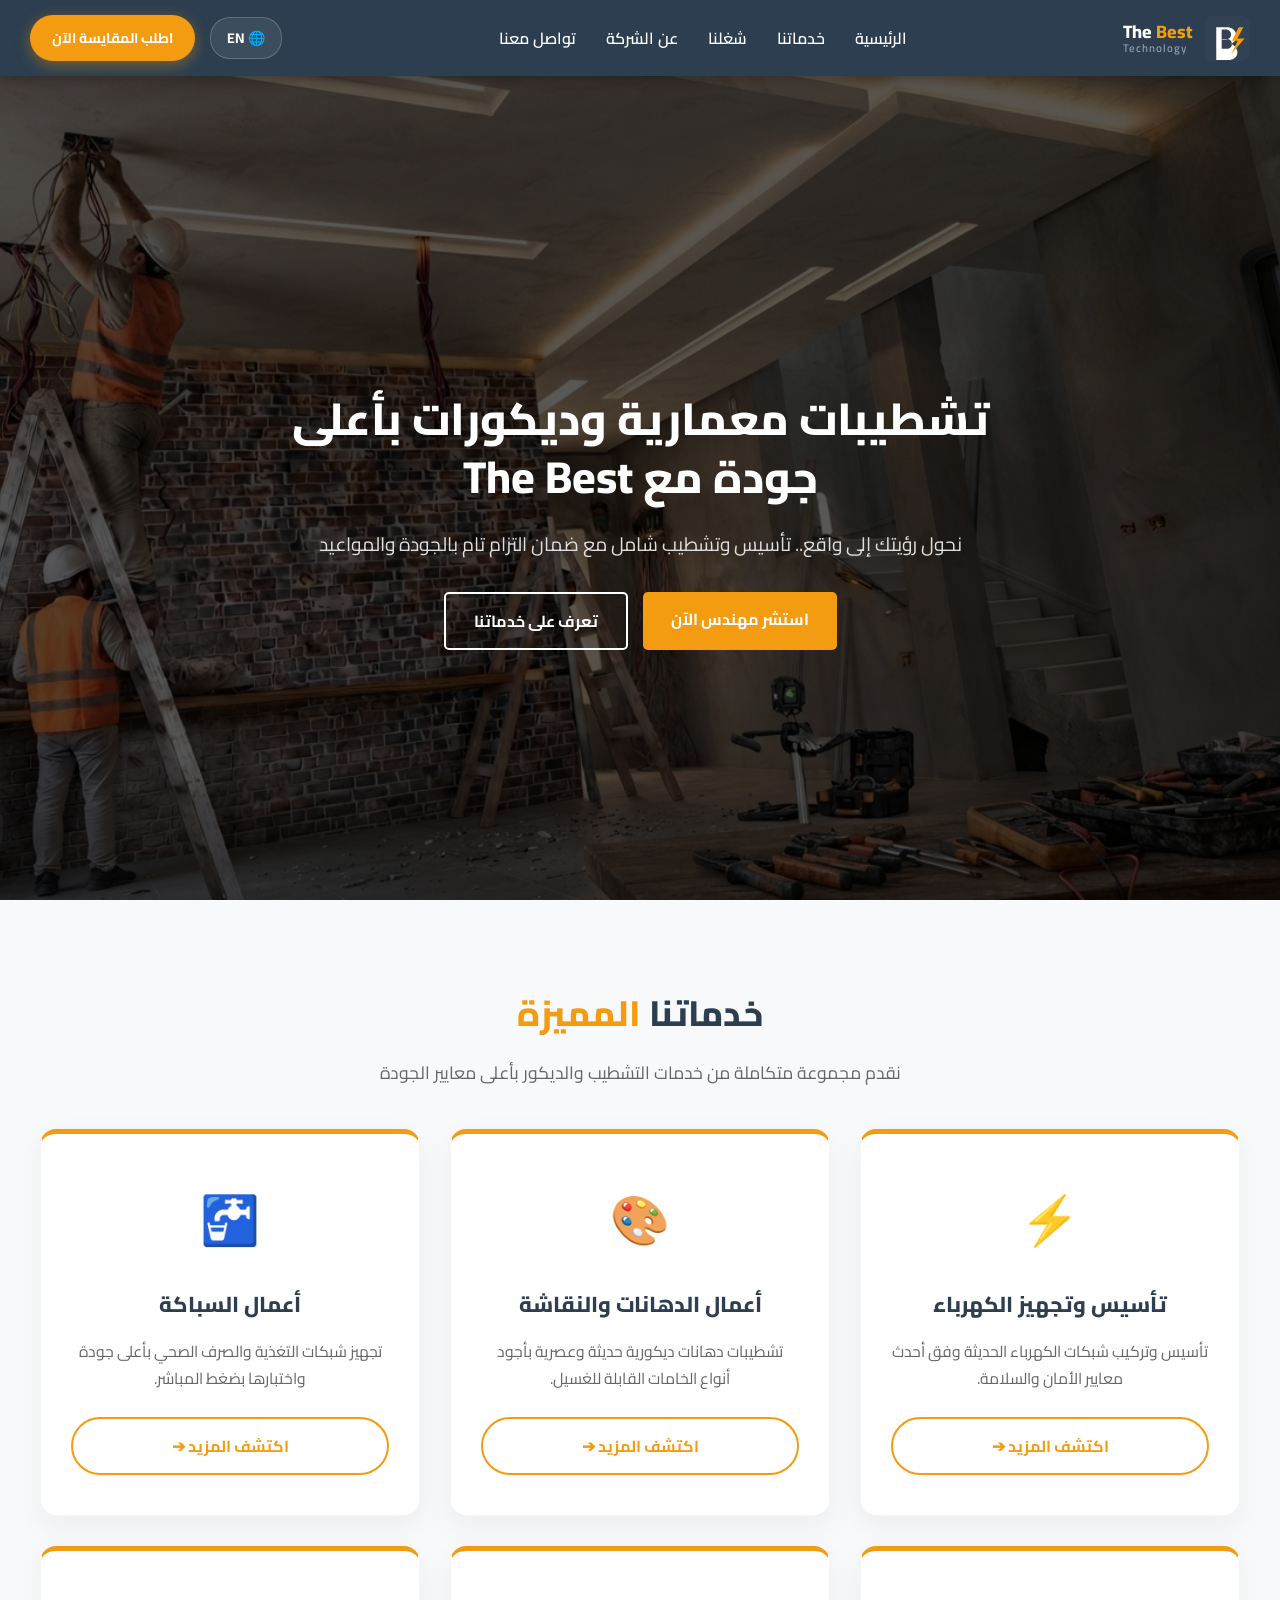
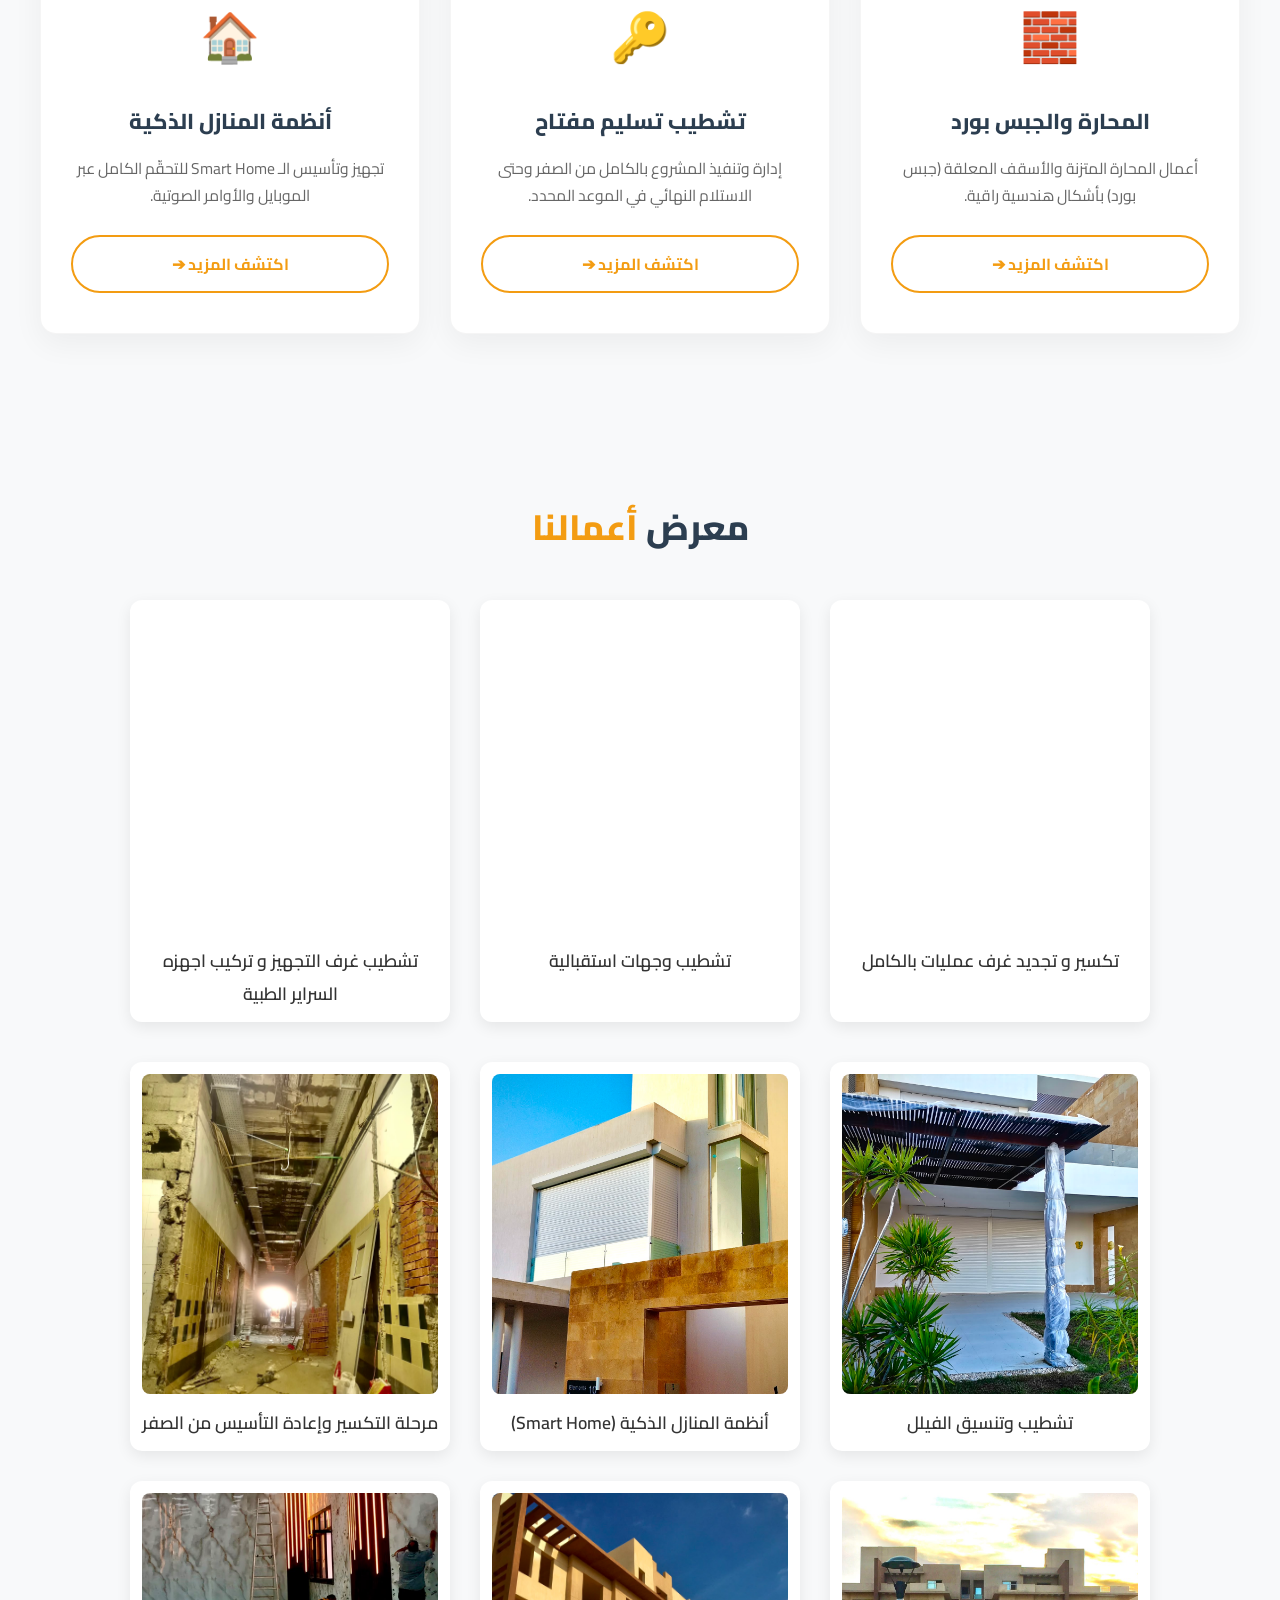
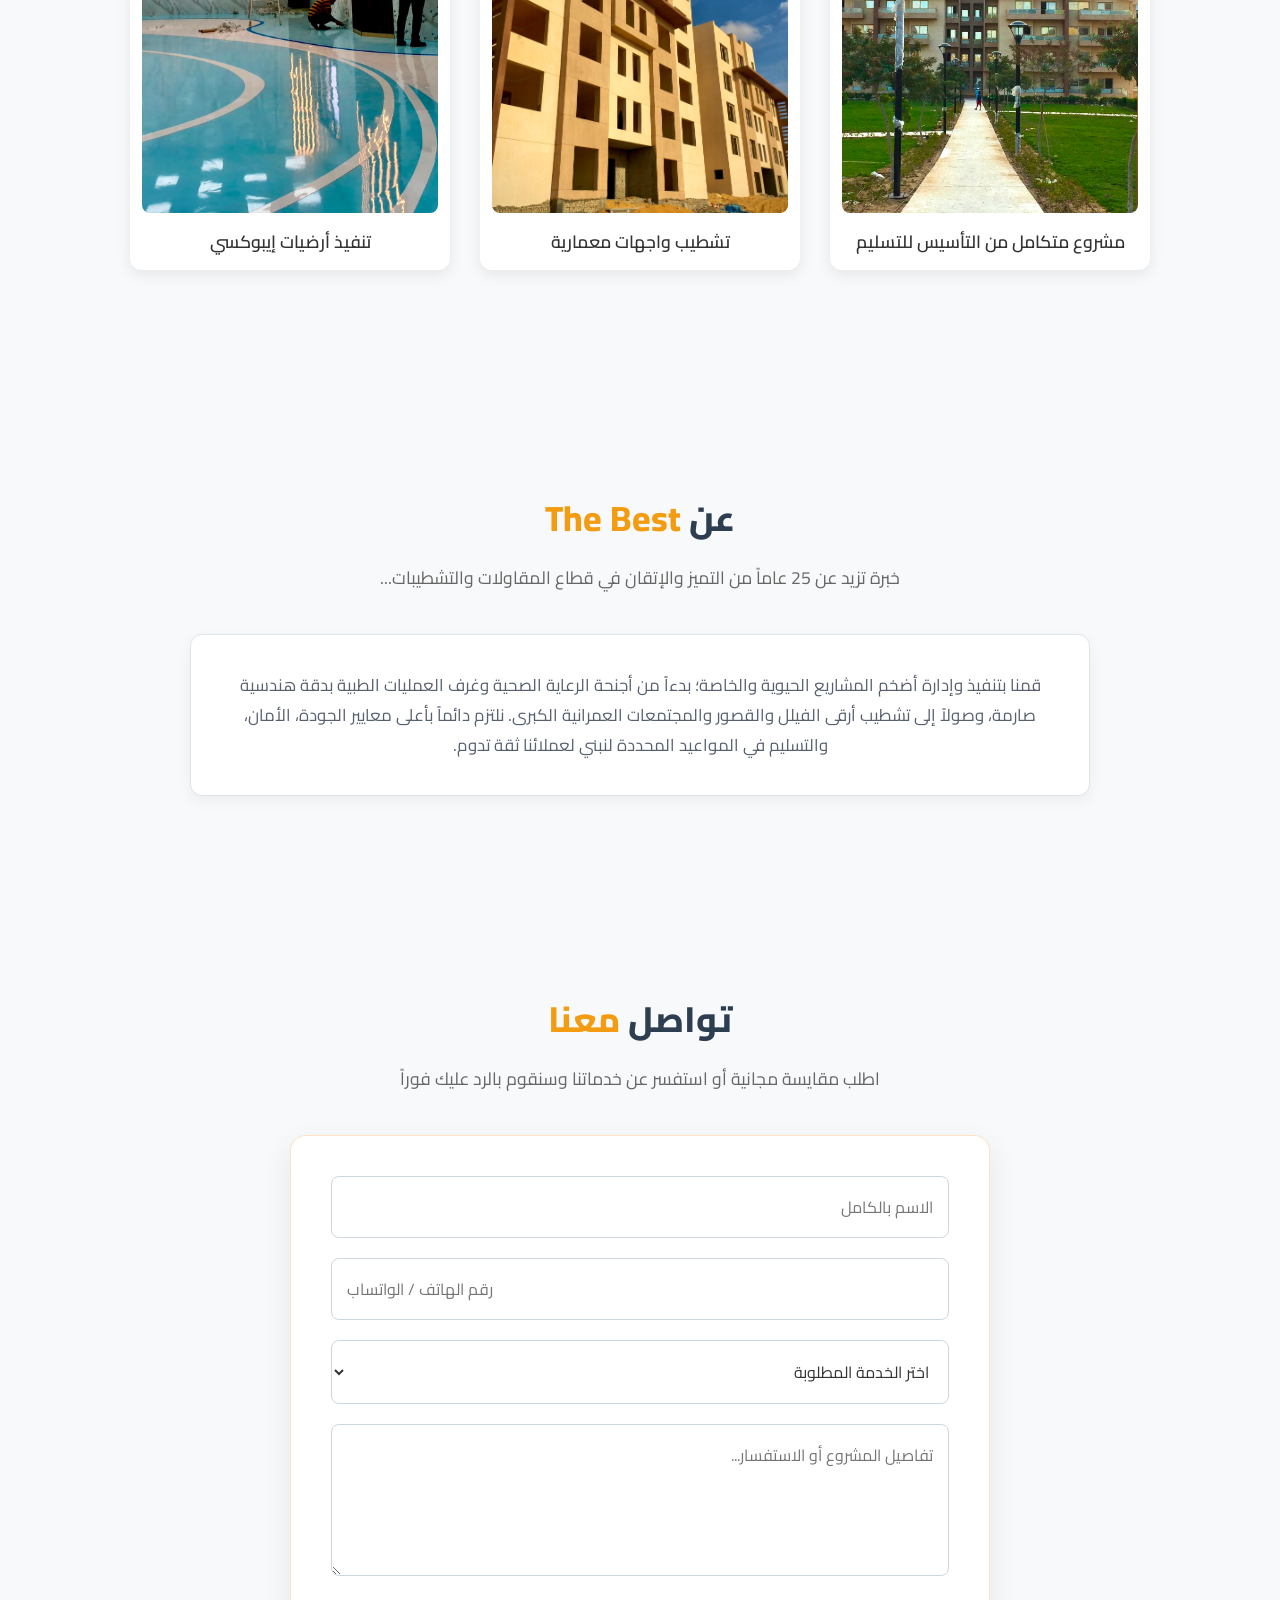
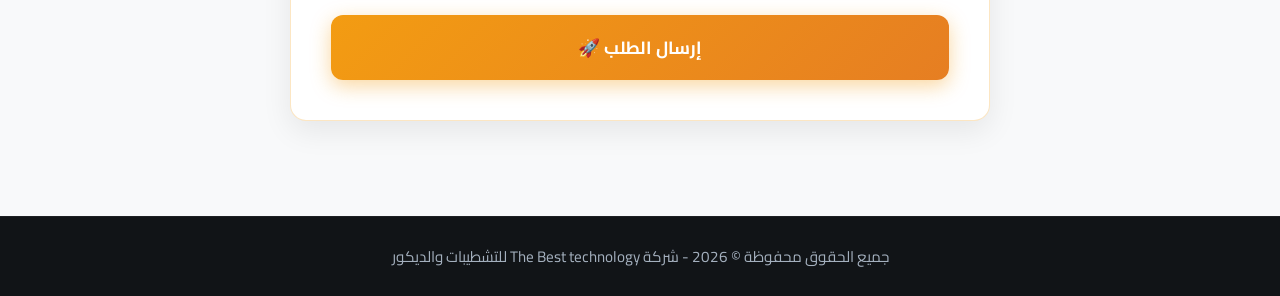
==== index.html @ b4c4da3f "Update index.html" ====
<!DOCTYPE html>
<html lang="ar" dir="rtl">
<head>
    <meta charset="UTF-8">
    <meta name="viewport" content="width=device-width, initial-scale=1.0">
    <title>The Best</title>
    <link rel="stylesheet" href="style.css">
</head>
<body>

    <header class="header" id="mainHeader">
        <nav class="navbar">
            <div class="nav-container">

                <a href="en.html" class="logo" style="display: flex; align-items: center; gap: 12px; text-decoration: none;">
                <svg width="45" height="45" viewBox="0 0 100 100" fill="none" xmlns="http://www.w3.org/2000/svg" style="display: block;">
                    <rect width="100" height="100" rx="16" fill="#334155"/>
                    <path d="M25 25H50C61.0457 25 70 33.9543 70 45C70 52.5 65 59 58 62C66 65 72 72 72 81C72 91.5 63 98 51 98H25V25ZM47 52C53.0751 52 58 47.0751 58 41C58 34.9249 53.0751 30 47 30H37V52H47ZM49 73C55.0751 73 60 68.0751 60 62C60 55.9249 55.0751 51 49 51H37V73H49Z" fill="white"/>
                    <path d="M75 25L60 55H73L58 85L88 50H72L85 25H75Z" fill="#f59e0b"/>
                </svg>
                <div style="display: flex; flex-direction: column; line-height: 1.2; text-align: left;">
                    <span style="font-weight: 800; font-size: 18px; color: #ffffff;">The <span style="color: #f59e0b;">Best</span></span>
                    <span style="font-size: 11px; font-weight: 600; color: #94a3b8; letter-spacing: 1px;">Technology</span>
                </div>
            </a>

                <ul class="nav-links">
                    <li><a href="#home">الرئيسية</a></li>
                    <li><a href="#services">خدماتنا</a></li>
                    <li><a href="#gallery">شغلنا</a></li>
                    <li><a href="#about">عن الشركة</a></li>
                    <li><a href="#contact">تواصل معنا</a></li>
                </ul>

                <div class="nav-actions">
                    <a href="en.html" class="lang-btn" style="text-decoration: none; display: inline-flex; align-items: center; justify-content: center;">🌐 EN</a>
                    <a href="#contact" class="nav-cta">اطلب المقايسة الآن</a>
                </div>
            </div>
        </nav>
    </header>

    <section id="home" class="hero">
        <div class="hero-overlay"></div>
        <div class="hero-content">
            <h1>تشطيبات معمارية وديكورات بأعلى جودة مع The Best</h1>
            <p>نحول رؤيتك إلى واقع.. تأسيس وتشطيب شامل مع ضمان التزام تام بالجودة والمواعيد</p>
            <div class="hero-btns">
              <a href="https://wa.me/201144447012?text=مرحباً، أود استشارة مهندس بخصوص تشطيب..." target="_blank" class="btn primary-btn">استشر مهندس الآن</a>
              <a href="#services" class="btn secondary-btn">تعرف على خدماتنا</a>
            </div>
        </div>
    </section>

    <section id="services" class="services-section">
       <div class="section-title">
            <h2>خدماتنا <span>المميزة</span></h2>
            <p>نقدم مجموعة متكاملة من خدمات التشطيب والديكور بأعلى معايير الجودة</p>
       </div>

       <div class="services-grid">
        <a href="service-electrical.html" style="text-decoration: none; color: inherit; display: block;">
            <div class="service-card">
                <div class="service-icon">⚡</div>
                <h3>تأسيس وتجهيز الكهرباء</h3>
                <p>تأسيس وتركيب شبكات الكهرباء الحديثة وفق أحدث معايير الأمان والسلامة.</p>
                <span class="service-btn"> اكتشف المزيد ➔</span>
            </div>
        </a>

        <a href="service-painting.html" style="text-decoration: none; color: inherit; display: block;">
            <div class="service-card">
                <div class="service-icon">🎨</div>
                <h3>أعمال الدهانات والنقاشة</h3>
                <p>تشطيبات دهانات ديكورية حديثة وعصرية بأجود أنواع الخامات القابلة للغسيل.</p>
                <span class="service-btn"> اكتشف المزيد ➔</span>
            </div>
        </a>

        <a href="service-plumbing.html" style="text-decoration: none; color: inherit; display: block;">
            <div class="service-card">
                <div class="service-icon">🚰</div>
                <h3>أعمال السباكة</h3>
                <p>تجهيز شبكات التغذية والصرف الصحي بأعلى جودة واختبارها بضغط المباشر.</p>
                <span class="service-btn"> اكتشف المزيد ➔</span>
            </div>
        </a>

        <a href="service-gypsum.html" style="text-decoration: none; color: inherit; display: block;">
            <div class="service-card">
                <div class="service-icon">🧱</div>
                <h3>المحارة والجبس بورد</h3>
                <p>أعمال المحارة المتزنة والأسقف المعلقة (جبس بورد) بأشكال هندسية راقية.</p>
                <span class="service-btn"> اكتشف المزيد ➔</span>
            </div>
        </a>

        <a href="service-turnkey.html" style="text-decoration: none; color: inherit; display: block;">
            <div class="service-card">
                <div class="service-icon">🔑</div>
                <h3>تشطيب تسليم مفتاح</h3>
                <p>إدارة وتنفيذ المشروع بالكامل من الصفر وحتى الاستلام النهائي في الموعد المحدد.</p>
                <span class="service-btn"> اكتشف المزيد ➔</span>
            </div>
        </a>

        <a href="service-smart-home.html" style="text-decoration: none; color: inherit; display: block;">
            <div class="service-card">
                <div class="service-icon">🏠</div>
                <h3>أنظمة المنازل الذكية</h3>
                <p>تجهيز وتأسيس الـ Smart Home للتحقّم الكامل عبر الموبايل والأوامر الصوتية.</p>
                <span class="service-btn"> اكتشف المزيد ➔</span>
            </div>
        </a>
       </div>
    </div>
</section>

<section id="gallery">
    <h2>معرض <span>أعمالنا</span></h2>

    <div class="video-container">
        <div class="video-box">
            <video autoplay muted loop playsinline preload="auto">
                <source src="work-video.mp4" type="video/mp4">
            </video>
            <p>تكسير و تجديد غرف عمليات بالكامل</p>
        </div>

        <div class="video-box">
            <video autoplay muted loop playsinline preload="auto">
                <source src="work2-video.mp4" type="video/mp4">
            </video>
            <p>تشطيب وجهات استقبالية</p>
        </div>
        
        <div class="video-box">
            <video autoplay muted loop playsinline preload="auto">
                <source src="work3-video.mp4" type="video/mp4">
            </video>
            <p>تشطيب غرف التجهيز و تركيب اجهزه السراير الطبية</p>
        </div>

    </div>
    
    <div class="my-gallery">
        <div class="photo-item">
            <img src="imageswork1.jpg" alt="تشطيب وتنسيق الفيلل">
            <p>تشطيب وتنسيق الفيلل</p>
        </div>

        <div class="photo-item">
            <img src="imageswork2.jpg" alt="أنظمة المنازل الذكية (Smart Home)">
            <p>أنظمة المنازل الذكية (Smart Home)</p>
        </div>

        <div class="photo-item">
            <img src="imageswork3.jpg" alt="مرحلة التكسير وإعادة التأسيس من الصفر">
            <p>مرحلة التكسير وإعادة التأسيس من الصفر</p>
        </div>

        <div class="photo-item">
            <img src="imageswork4.jpg" alt="مشروع متكامل من التأسيس للتسليم">
            <p>مشروع متكامل من التأسيس للتسليم</p>
        </div>

        <div class="photo-item">
            <img src="imageswork5.jpg" alt="تشطيب واجهات معمارية">
            <p>تشطيب واجهات معمارية</p>
        </div>

        <div class="photo-item">
            <img src="imageswork6.jpg" alt="تنفيذ أرضيات إيبوكسي">
            <p>تنفيذ أرضيات إيبوكسي</p>
        </div>

    </div>
</section>

    <section id="about" class="about-section">
        <div class="container">
            <div class="section-title">
                <h2>عن <span>The Best</span></h2>
                <p>خبرة تزيد عن 25 عاماً من التميز والإتقان في قطاع المقاولات والتشطيبات...</p>
            </div>
            <div class="about-content">
                <div class="about-text">
                    <p>قمنا بتنفيذ وإدارة أضخم المشاريع الحيوية والخاصة؛ بدءاً من أجنحة الرعاية الصحية وغرف العمليات الطبية بدقة هندسية صارمة، وصولاً إلى تشطيب أرقى الفيلل والقصور والمجتمعات العمرانية الكبرى. نلتزم دائماً بأعلى معايير الجودة، الأمان، والتسليم في المواعيد المحددة لنبني لعملائنا ثقة تدوم.</p>
                </div>
            </div>
        </div>
    </section>

    <section id="contact" class="contact-section">
        <div class="container">
            <div class="section-title">
                <h2>تواصل <span>معنا</span></h2>
                <p>اطلب مقايسة مجانية أو استفسر عن خدماتنا وسنقوم بالرد عليك فوراً</p>
            </div>

            <div class="contact-container">
                <form class="contact-form" id="whatsappForm">
                    <div class="input-group">
                        <input type="text" id="clientName" placeholder="الاسم بالكامل" required>
                    </div>
                    <div class="input-group">
                        <input type="tel" id="clientPhone" placeholder="رقم الهاتف / الواتساب" required>
                    </div>
                    <div class="input-group">
                        <select id="clientService" required aria-label="اختر الخدمة المطلوبة">
                            <option value="" disabled selected>اختر الخدمة المطلوبة</option>
                            <option value="تشطيب كامل (تسليم مفتاح)">تشطيب كامل (تسليم مفتاح)</option>
                            <option value="تأسيس وتجهيز كهرباء">تأسيس وتجهيز كهرباء</option>
                            <option value="تأسيس سباكة">تأسيس سباكة</option>
                            <option value="أعمال دهانات وجبس بورد">أعمال دهانات وجبس بورد</option>
                            <option value="أعمال المحارة والتشطيبات الأولية">أعمال المحارة والتشطيبات الأولية</option>
                            <option value="أنظمة المنازل الذكية (Smart Home)">أنظمة المنازل الذكية (Smart Home)</option>
                            <option value="تشطيب وتنسيق الفيلل">تشطيب وتنسيق الفيلل</option>
                        </select>
                    </div>
                    <div class="input-group">
                        <textarea id="clientMessage" rows="4" placeholder="تفاصيل المشروع أو الاستفسار..." required></textarea>
                    </div>
                    <button type="submit" class="btn primary-btn submit-btn">إرسال الطلب 🚀</button>
                </form>
            </div>
        </div>
    </section>

    <footer class="footer">
        <p>جميع الحقوق محفوظة &copy; 2026 - شركة The Best technology للتشطيبات والديكور</p>
    </footer>

    <script>
        document.getElementById('whatsappForm').addEventListener('submit', function(e) {
            e.preventDefault(); // منع إعادة تحميل الصفحة

            // استخراج القيم المدخلة
            const name = document.getElementById('clientName').value;
            const phone = document.getElementById('clientPhone').value;
            const service = document.getElementById('clientService').value;
            const message = document.getElementById('clientMessage').value;

            // رقم الواتساب الخاص بك (تأكد من كتابة الرقم بالكود الدولي الصحيح بدون علامة +)
            const myPhoneNumber = "201144447012"; 

            // صياغة نص الرسالة
            const whatsappMessage = `*طلب مقايسة جديدة من موقع The Best*%0a` +
                                    `----------------------------------%0a` +
                                    `👤 *الاسم:* ${name}%0a` +
                                    `📞 *الهاتف:* ${phone}%0a` +
                                    `🛠 *الخدمة:* ${service}%0a` +
                                    `💬 *التفاصيل:* ${message}`;

            // فتح تطبيق/موقع الواتساب بالرسالة الجاهزة
            const whatsappURL = `https://wa.me/${myPhoneNumber}?text=${whatsappMessage}`;
            window.open(whatsappURL, '_blank');
        });
    </script>

    <script>
             // تحديد كل فيديوهات المعرض وإبطاء سرعتها
            const videos = document.querySelectorAll('.video-box video');
            videos.forEach(video => {
            video.playbackRate = 0.8;
        });
    </script>
    <!-- كود JavaScript للتحكم في الهيدر عند السكرول -->
    <script>
        window.addEventListener('scroll', function() {
            const header = document.getElementById('mainHeader');
            if (window.scrollY > 50) {
                header.classList.add('scrolled');
            } else {
                header.classList.remove('scrolled');
            }
        });
    </script>

</body>
</html>
---- style.css ----
/* ===== استدعاء خط Cairo من Google Fonts ===== */
@import url('https://fonts.googleapis.com/css2?family=Cairo:wght@400;600;700;800&display=swap');

/* ===== إعداد المتغيرات الأساسية ===== */
:root {
    --primary-color: #f39c12;
    --primary-hover: #d35400;
    --secondary-color: #2c3e50;
    --bg-dark: #1e272e;
    --bg-light: #f8f9fa;
    --text-color: #333;
    --white: #ffffff;
    --font-family: 'Cairo', sans-serif;
}

/* ===== التنسيقات العامة ===== */
* {
    margin: 0;
    padding: 0;
    box-sizing: border-box;
    font-family: var(--font-family);
}

html {
    scroll-behavior: smooth;
}

body {
    direction: rtl;
    color: var(--text-color);
    background-color: var(--bg-light);
}

.container {
    width: 100%;
    max-width: 1200px; /* خليه عرض كبير عشان الشاشات واللاب توب */
    margin: 0 auto;    /* عشان يسنتر المحتوى في النص */
    padding: 15px;
    box-sizing: border-box;
}

/* ===== شريط التنقل (Navbar) ===== */
.header {
    position: fixed;
    top: 0;
    left: 0;
    width: 100%;
    z-index: 1000;
    background-color: #2c3e50;
    box-shadow: 0 4px 10px rgba(0, 0, 0, 0.2);
}

.navbar {
    width: 100%;
    background: transparent;
}

.nav-container {
    width: 100%;
    max-width: 1300px;
    margin: 0 auto;
    padding: 15px 30px;
    display: flex;
    justify-content: space-between;
    align-items: center;
}

.logo {
    font-size: 24px;
    font-weight: 800;
    color: #ffffff;
    text-decoration: none;
}

.logo span {
    color: var(--primary-color);
}

.nav-links {
    list-style: none;
    display: flex;
    gap: 30px;
}

.nav-links li a {
    color: #ffffff;
    text-decoration: none;
    font-size: 16px;
    font-weight: 600;
    transition: color 0.3s ease;
}

.nav-links li a:hover {
    color: var(--primary-color);
}

.nav-actions {
    display: flex;
    align-items: center;
    gap: 15px;
}

.nav-actions .nav-cta {
    background-color: var(--primary-color);
    color: var(--white);
    padding: 10px 22px;
    border-radius: 25px;
    text-decoration: none;
    font-weight: 700;
    font-size: 14px;
    display: inline-block;
    box-shadow: 0 4px 15px rgba(243, 156, 18, 0.4);
    animation: buttonPulse 2s infinite;
    transition: transform 0.3s ease, background-color 0.3s ease;
}

@keyframes buttonPulse {
    0% { transform: scale(1); box-shadow: 0 0 0 0 rgba(243, 156, 18, 0.7); }
    70% { transform: scale(1.06); box-shadow: 0 0 0 12px rgba(243, 156, 18, 0); }
    100% { transform: scale(1); box-shadow: 0 0 0 0 rgba(243, 156, 18, 0); }
}

.nav-actions .nav-cta:hover {
    transform: translateY(-2px) scale(1.08);
    background-color: var(--primary-hover);
    animation: none;
}

.lang-btn {
    background: rgba(255, 255, 255, 0.08);
    border: 1.5px solid rgba(255, 255, 255, 0.2);
    color: var(--white);
    padding: 7px 16px;
    border-radius: 20px;
    font-size: 14px;
    font-weight: 700;
    cursor: pointer;
    display: flex;
    align-items: center;
    gap: 6px;
    transition: all 0.3s ease;
}

.lang-btn:hover {
    background-color: var(--primary-color);
    border-color: var(--primary-color);
}

/* ===== قسم الرئيسية (Hero) ===== */
.hero {
    position: relative;
    height: 100vh;
    background: url('hero-bg.jpg') no-repeat center center/cover;
    display: flex;
    align-items: center;
    justify-content: center;
    text-align: center;
    padding: 0 20px;
}

.hero-overlay {
    position: absolute;
    top: 0;
    left: 0;
    width: 100%;
    height: 100%;
    background: rgba(0, 0, 0, 0.65);
}

.hero-content {
    position: relative;
    z-index: 1;
    color: var(--white);
    max-width: 800px;
}

.hero-content h1 {
    font-size: 2.8rem;
    margin-bottom: 20px;
    font-weight: 800;
    line-height: 1.3;
}

.hero-content p {
    font-size: 1.2rem;
    margin-bottom: 30px;
    color: #e0e0e0;
}

.hero-btns {
    display: flex;
    gap: 15px;
    justify-content: center;
}

.btn {
    padding: 12px 28px;
    text-decoration: none;
    border-radius: 5px;
    font-weight: 700;
    transition: transform 0.3s ease, background 0.3s ease;
    display: inline-block;
}

.primary-btn {
    background-color: var(--primary-color);
    color: var(--white);
}

.secondary-btn {
    background-color: transparent;
    color: var(--white);
    border: 2px solid var(--white);
}

.btn:hover {
    transform: translateY(-3px);
}

.primary-btn:hover {
    background-color: var(--primary-hover);
}

.secondary-btn:hover {
    background-color: var(--white);
    color: var(--secondary-color);
}

/* ===== قسم الخدمات (Services) ===== */
.services-section {
    padding: 80px 20px;
    background-color: #f8f9fa;
    text-align: center;
}

.section-title {
    text-align: center;
    margin-bottom: 40px;
}

.section-title h2 {
    font-size: 2.2rem;
    color: var(--secondary-color);
    margin-bottom: 10px;
    font-weight: 800;
}

.section-title h2 span {
    color: var(--primary-color);
}

.section-title p {
    color: #666;
    font-size: 1.1rem;
}

.services-grid {
    display: grid;
    grid-template-columns: repeat(3, 1fr);
    gap: 30px;
    max-width: 1200px;
    margin: 0 auto;
}

.service-link {
    text-decoration: none;
    color: inherit;
    display: block;
}

.service-card {
    background-color: #ffffff;
    padding: 40px 30px;
    border-radius: 16px;
    text-align: center;
    box-shadow: 0 10px 30px rgba(0, 0, 0, 0.05);
    border: 1px solid rgba(0, 0, 0, 0.04);
    border-top: 5px solid var(--primary-color);
    display: flex;
    flex-direction: column;
    justify-content: space-between;
    height: 100%;
    transition: all 0.4s ease;
}

.service-card:hover {
    transform: translateY(-10px);
    box-shadow: 0 20px 40px rgba(243, 156, 18, 0.15);
}

.service-card .service-icon {
    font-size: 3rem;
    margin-bottom: 20px;
    transition: transform 0.3s ease;
    display: inline-block;
}

.service-card:hover .service-icon {
    transform: scale(1.15) rotate(5deg);
}

.service-card h3 {
    color: var(--secondary-color);
    margin-bottom: 15px;
    font-weight: 800;
    font-size: 1.35rem;
}

.service-card p {
    color: #666;
    font-size: 0.98rem;
    margin-bottom: 25px;
    line-height: 1.7;
    flex-grow: 1;
}

.service-card .service-btn {
    display: inline-block;
    width: 100%;
    padding: 12px;
    background-color: #fff;
    color: var(--primary-color);
    border: 2px solid var(--primary-color);
    border-radius: 30px;
    font-weight: 700;
    text-align: center;
    transition: all 0.3s ease;
}

.service-card:hover .service-btn {
    background-color: var(--primary-color);
    color: #ffffff;
}

/* ===== قسم المعرض (Gallery) ===== */
#gallery {
    padding: 80px 20px;
    background-color: var(--bg-light);
    text-align: center;
}

#gallery h2 {
    margin-bottom: 40px;
    font-size: 2.2rem;
    color: var(--secondary-color);
    font-weight: 800;
}

#gallery h2 span {
    color: var(--primary-color);
}

.video-container, 
.my-gallery {
    max-width: 1050px;
    margin: 0 auto 40px auto;
    display: flex;
    flex-wrap: wrap;
    justify-content: center;
    gap: 30px;
}

.video-box, 
.photo-item {
    width: 320px;
    background: #fff;
    padding: 12px;
    border-radius: 12px;
    box-shadow: 0 5px 15px rgba(0, 0, 0, 0.08);
    transition: all 0.3s ease;
}

.video-box:hover, 
.photo-item:hover {
    transform: translateY(-5px);
    background-color: var(--primary-color);
    box-shadow: 0 18px 40px rgba(243, 156, 18, 0.15);
}

.video-box video, 
.photo-item img {
    width: 100%;
    height: 320px;
    object-fit: cover;
    border-radius: 8px;
    display: block;
}

.video-box p, 
.photo-item p {
    margin-top: 12px;
    font-size: 1.1rem;
    color: #333;
    font-weight: 600;
    transition: color 0.3s ease;
}

.video-box:hover p, 
.photo-item:hover p {
    color: #fff;
}


/* ===== قسم عن المقاول وتواصل معنا ===== */
.about-section, 
.contact-section {
    padding: 80px 20px;
    background-color: var(--bg-light);
}

.about-content {
    max-width: 900px;
    margin: 0 auto;
    text-align: center;
    background: #ffffff;
    padding: 35px;
    border-radius: 12px;
    box-shadow: 0 5px 15px rgba(0, 0, 0, 0.05);
    border: 1px solid #dfe4ea;
}

.about-text p {
    color: #57606f;
    line-height: 1.8;
    font-size: 1.05rem;
}

.contact-container {
    max-width: 700px;
    margin: 0 auto;
    background: #ffffff;
    padding: 40px;
    border-radius: 16px;
    box-shadow: 0 10px 30px rgba(0, 0, 0, 0.08);
    border: 1px solid rgba(243, 156, 18, 0.25);
}

.contact-form {
    display: flex;
    flex-direction: column;
    gap: 20px;
}

.input-group input,
.input-group select,
.input-group textarea {
    width: 100%;
    padding: 15px;
    border-radius: 8px;
    border: 1px solid #ced6e0;
    background: var(--white);
    color: var(--text-color);
    font-size: 1rem;
    outline: none;
    transition: 0.3s;
}

.input-group input:focus,
.input-group select:focus,
.input-group textarea:focus {
    border-color: var(--primary-color);
    box-shadow: 0 0 8px rgba(243, 156, 18, 0.4);
}

.submit-btn {
    width: 100%;
    border: none;
    cursor: pointer;
    font-size: 1.1rem;
    padding: 16px;
    margin-top: 10px;
    font-weight: 700;
    border-radius: 12px;
    color: #ffffff;
    background: linear-gradient(135deg, var(--primary-color) 0%, #e67e22 100%);
    box-shadow: 0 6px 20px rgba(243, 156, 18, 0.4);
    transition: all 0.4s ease;
}

.submit-btn:hover {
    transform: translateY(-4px);
    box-shadow: 0 10px 25px rgba(243, 156, 18, 0.6);
}
/* ===== الفوتر ===== */
.footer {
    background-color: #111417;
    color: #a4b0be;
    text-align: center;
    padding: 25px 20px;
    font-size: 0.95rem;
    border-top: 1px solid rgba(255, 255, 255, 0.05);
}

/* ===== التجاوب (Responsive) ===== */
@media (max-width: 900px) {
    .services-grid {
        grid-template-columns: 1fr;
    }
}

@media (max-width: 768px) {
    .contact-container,
    .about-content {
        padding: 20px;
    }
    
    .hero-content h1 {
        font-size: 2.2rem;
    }
}

/* ===== إنيماشن كارت التواصل ===== */
.contact-container {
    transition: transform 0.4s cubic-bezier(0.165, 0.84, 0.44, 1), box-shadow 0.4s ease;
}

.contact-container:hover {
    transform: translateY(-6px);
    box-shadow: 0 18px 40px rgba(243, 156, 18, 0.15);
}

/* ==========================================
   تعديلات التجاوب الكاملة للشاشات الصغيرة 
   ========================================== */
@media (max-width: 768px) {
    /* تصحيح حجم الحاوية العامة عشان تملى شاشة الموبايل بمسافات أمان مظبوطة */
    .container {
        max-width: 100% !important;
        padding: 0 15px !important;
    }

    /* ضبط شريط التنقل (Navbar) للموبايل */
    .nav-container {
        padding: 12px 15px;
        flex-direction: column;
        gap: 15px;
    }

    .nav-links {
        gap: 15px;
        flex-wrap: wrap;
        justify-content: center;
    }

    .nav-actions {
        width: 100%;
        justify-content: center;
    }

    /* قسم الـ Hero (الرئيسية) */
    .hero-content h1 {
        font-size: 2rem !important;
    }

    .hero-content p {
        font-size: 1rem !important;
    }

    .hero-btns {
        flex-direction: column;
        width: 100%;
    }

    .hero-btns .btn {
        width: 100%;
        text-align: center;
    }

    /* شبكة الخدمات (Services) */
    .services-grid {
        grid-template-columns: 1fr !important;
        gap: 20px;
    }

    /* المعرض والفيديوهات والصور */
    .video-container, 
    .my-gallery {
        gap: 20px;
    }

    .video-box, 
    .photo-item {
        width: 100% !important;
        max-width: 350px;
        margin: 0 auto;
    }

    .video-box video, 
    .photo-item img {
        height: 250px;
    }

    /* نموذج التواصل */
    .contact-container {
        padding: 20px 15px;
        margin: 0 10px;
    }
}

/* ===== سيطرة مطلقة على الشريط (Navbar & Header) ===== */
.header {
    position: fixed !important;
    top: 0 !important;
    left: 0 !important;
    width: 100% !important;
    z-index: 9999 !important;
    background-color: #2c3e50 !important;
}

/* شاشات اللابتوب والكمبيوتر الافتراضية */
.hero {
    padding-top: 140px !important;
}

/* التنسيق المخصص للموبايل والتحكم في المسافات والشريط */
@media (max-width: 768px) {
    .nav-container {
        padding: 8px 12px !important;
        flex-direction: row !important;
        justify-content: space-between !important;
        align-items: center !important;
    }

    .hero {
        height: auto !important;
        min-height: 80vh !important;
        padding-top: 180px !important; /* مسافة كافية تمنع تداخل الكلام مع الشريط الثابت */
        padding-bottom: 50px !important;
        background-size: cover !important;
        background-position: center center !important;
    }
}

/* ===== حل مشكلة نزول ونط الكلمات على الموبايل ===== */
@media (max-width: 768px) {
    .hero-content h1 {
        white-space: normal !important; /* السماح للكلمات بالالتفاف الطبيعي عشان ما تطلعش بره الشاشة */
        font-size: 1.8rem !important;     /* تصغير حجم الخط شوية عشان يتناسب مع عرض الموبايل */
        line-height: 1.4 !important;      /* مسافة مريحة بين السطور */
        word-break: normal;
    }
}
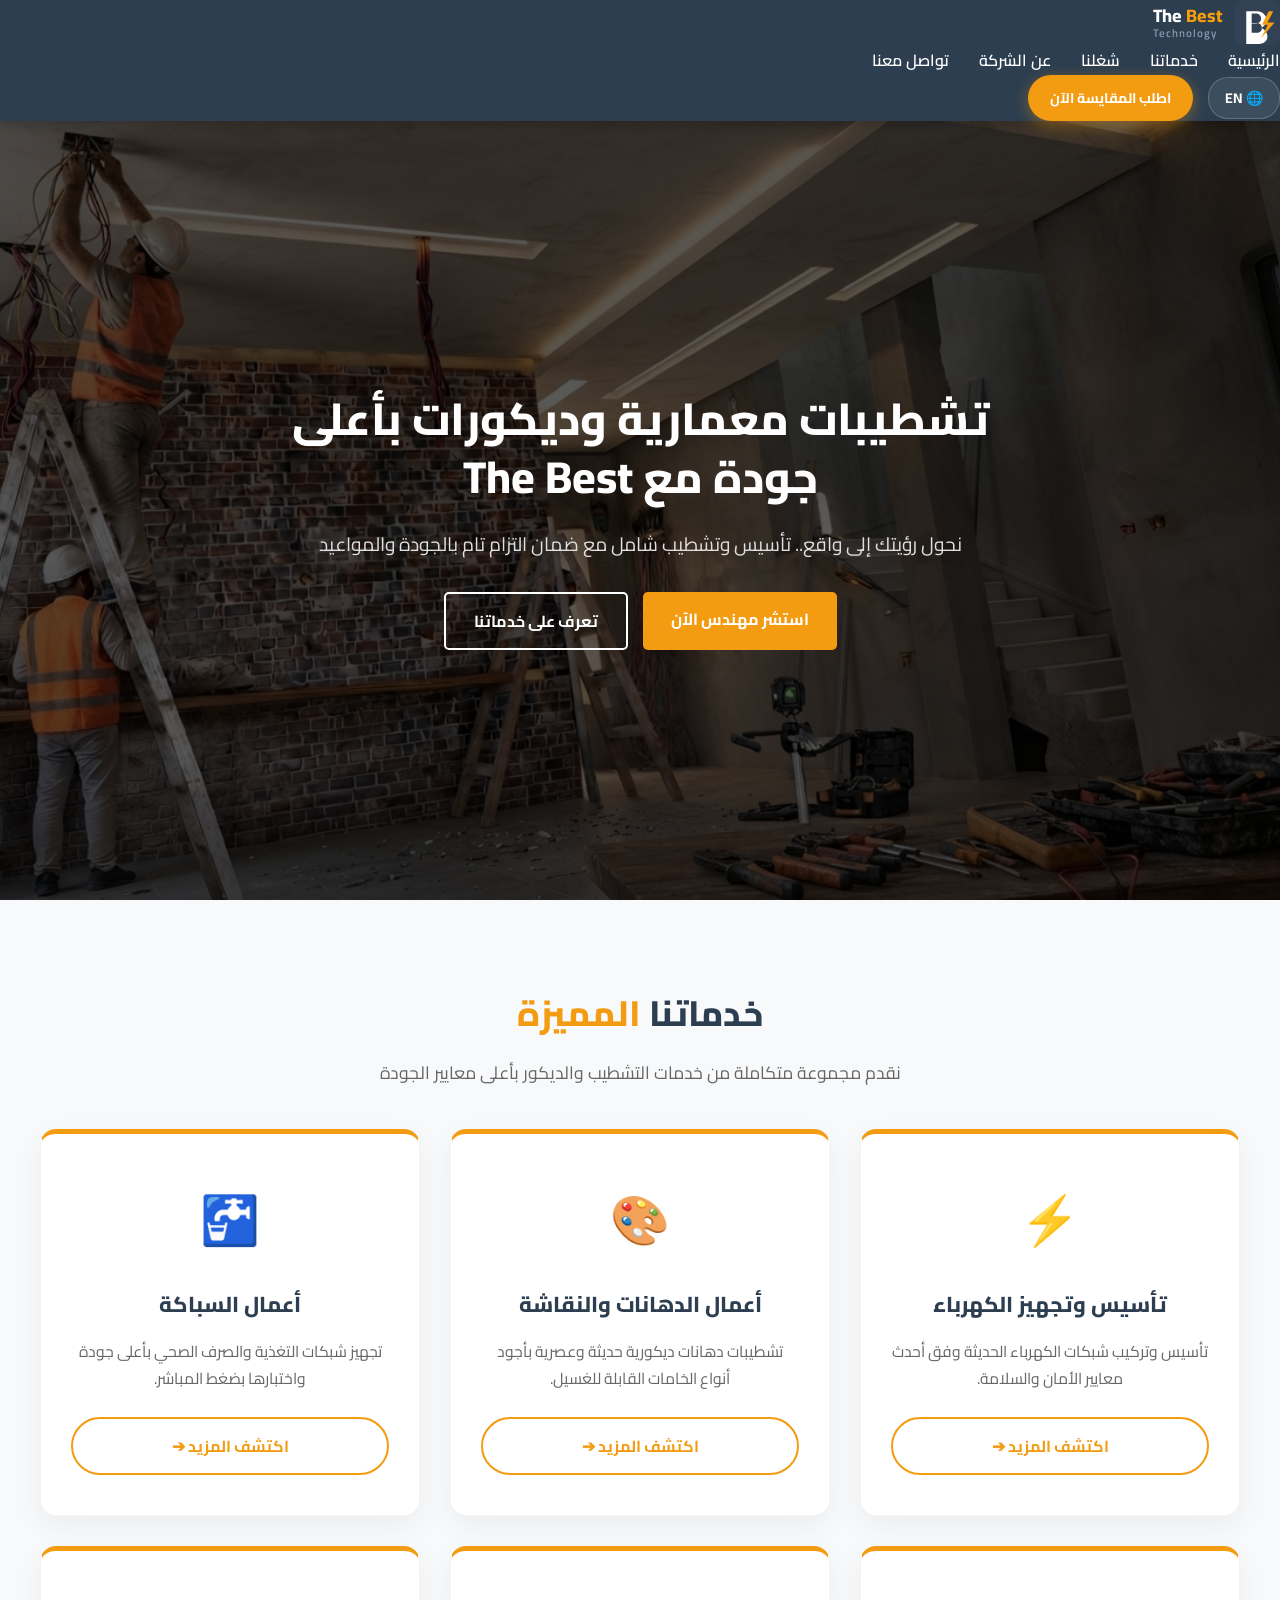
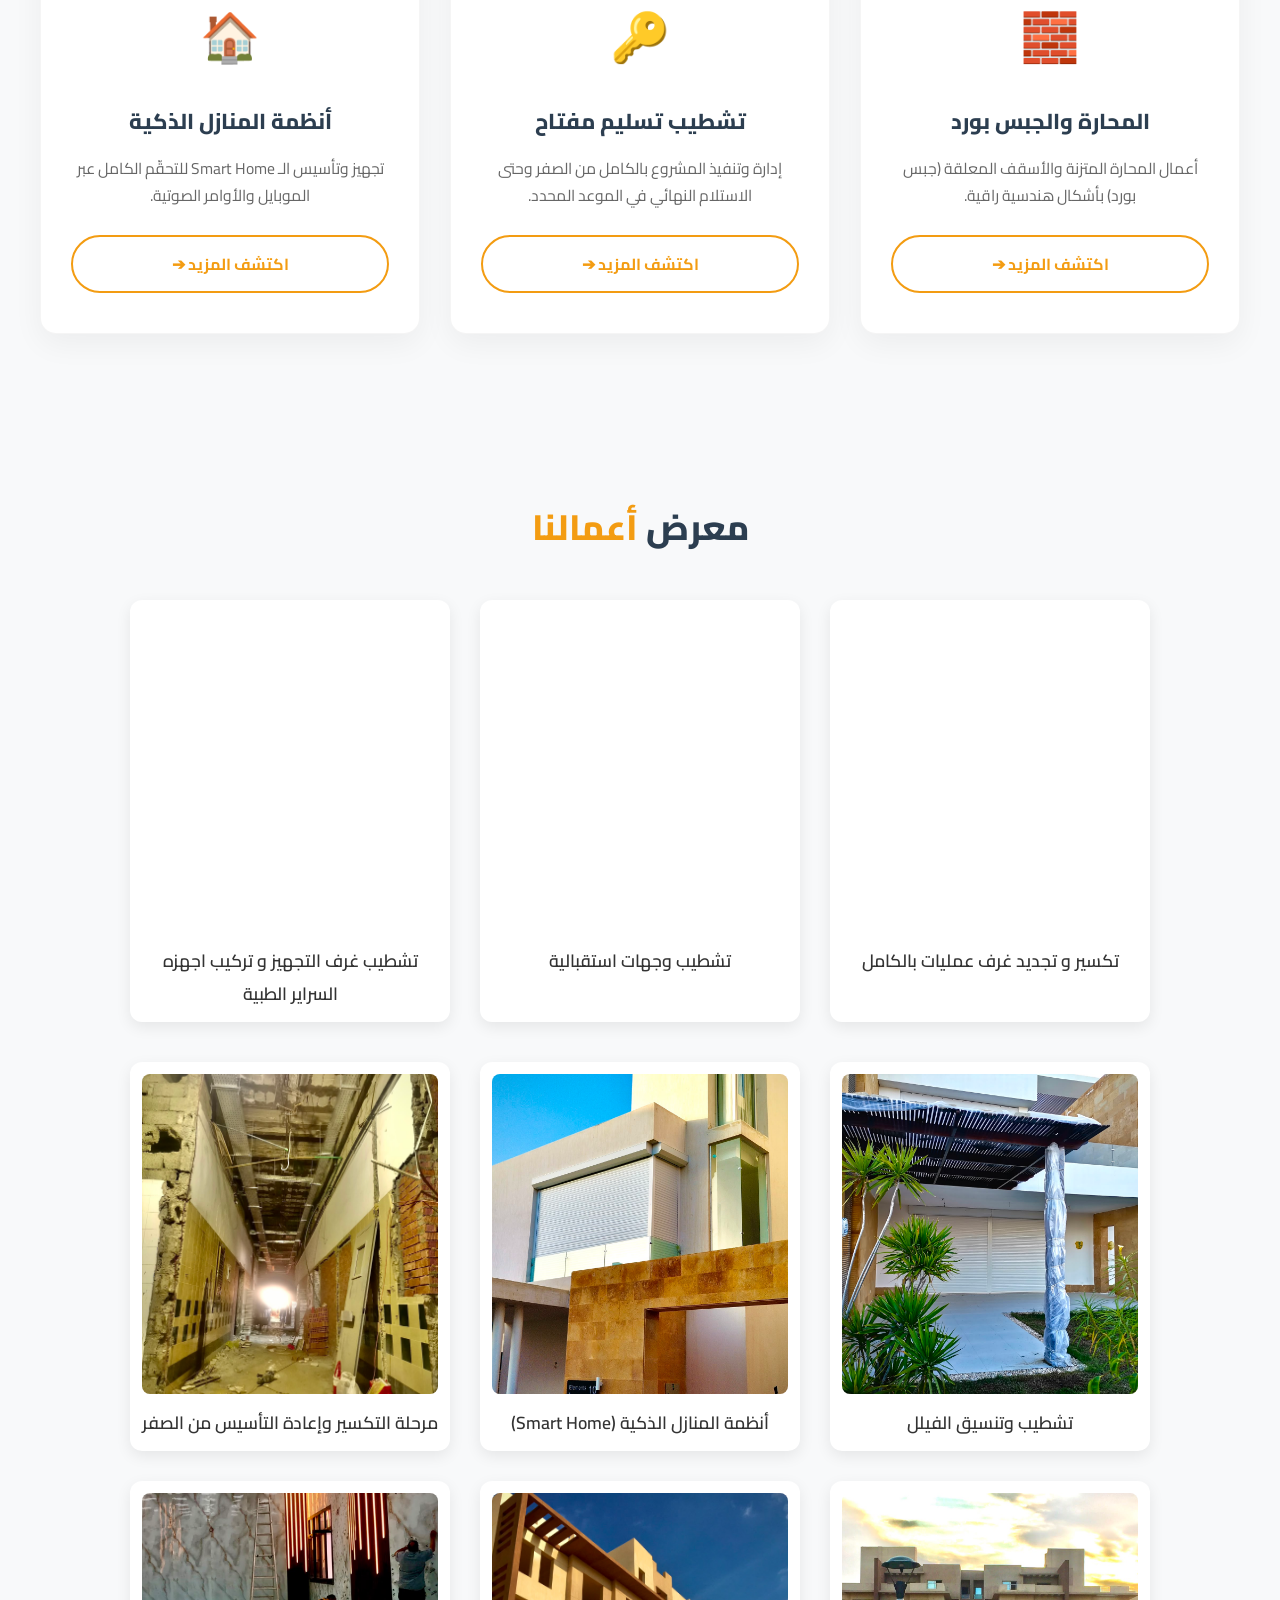
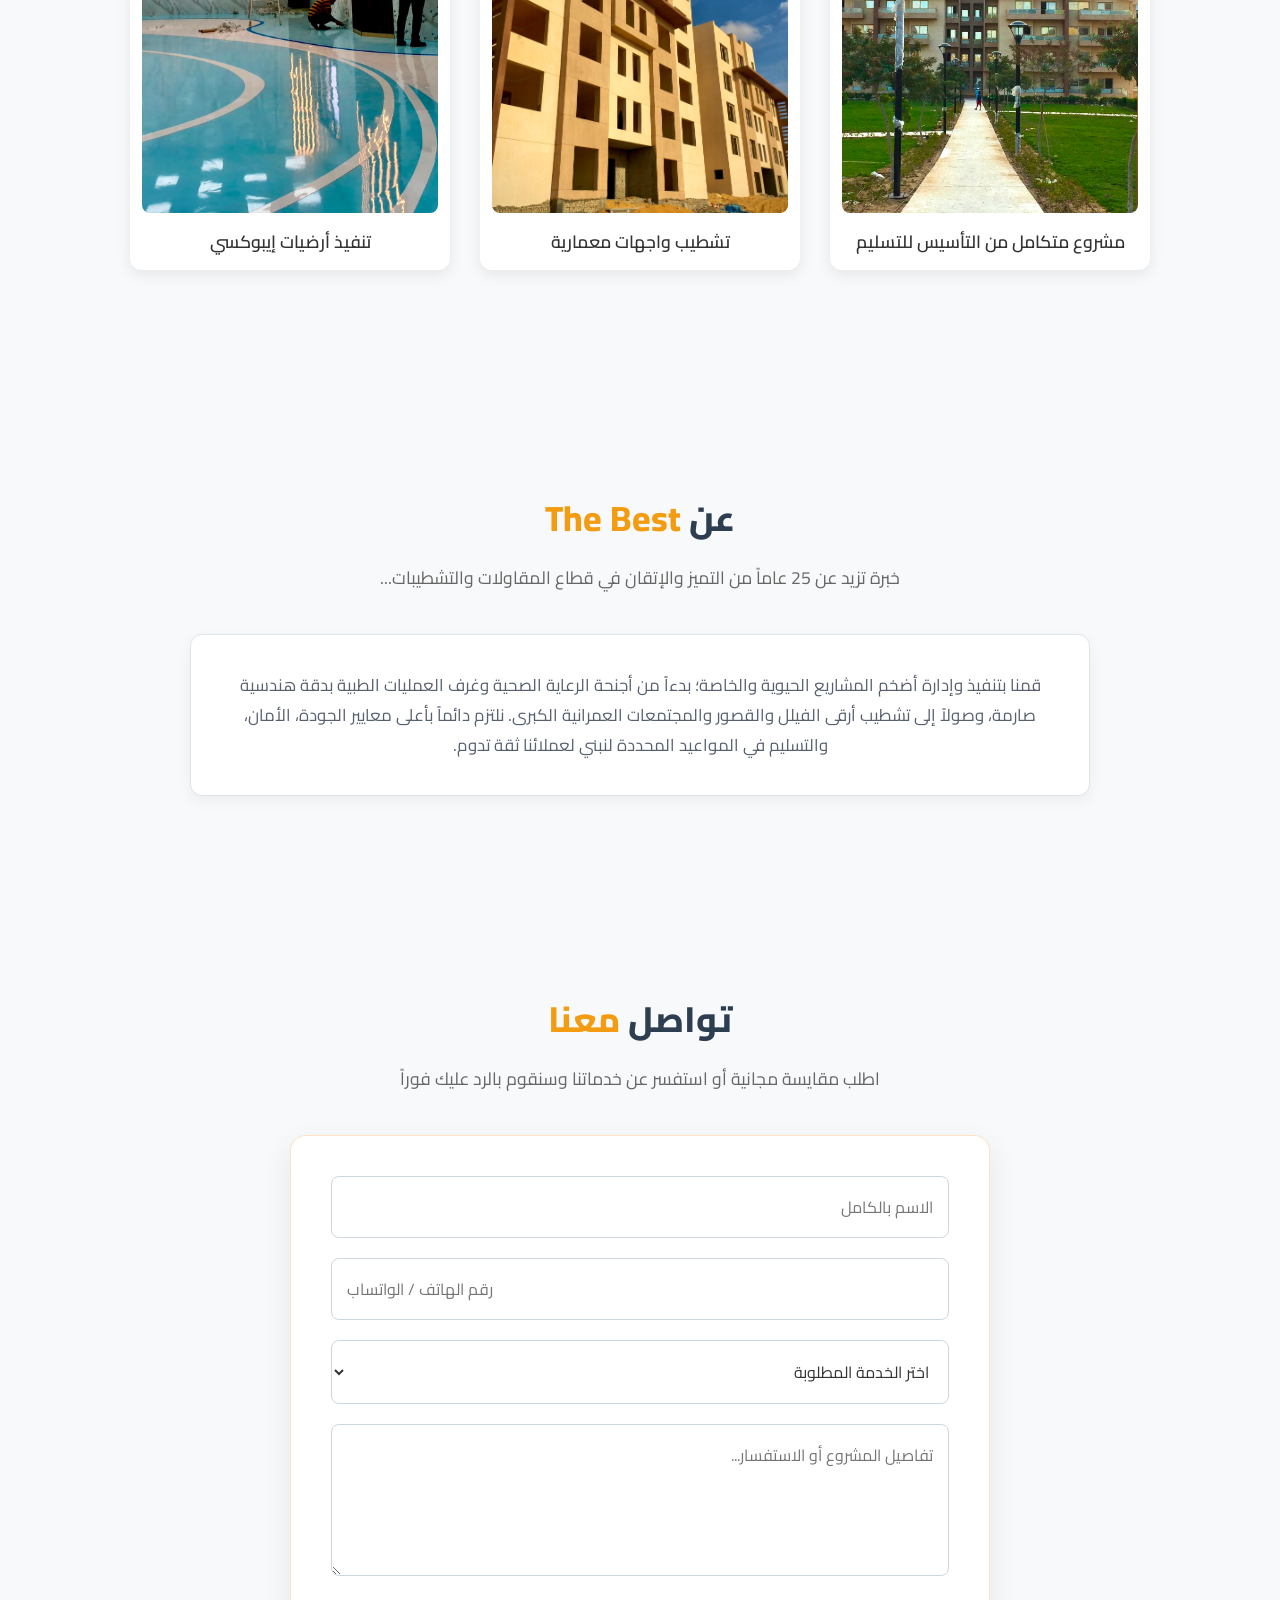
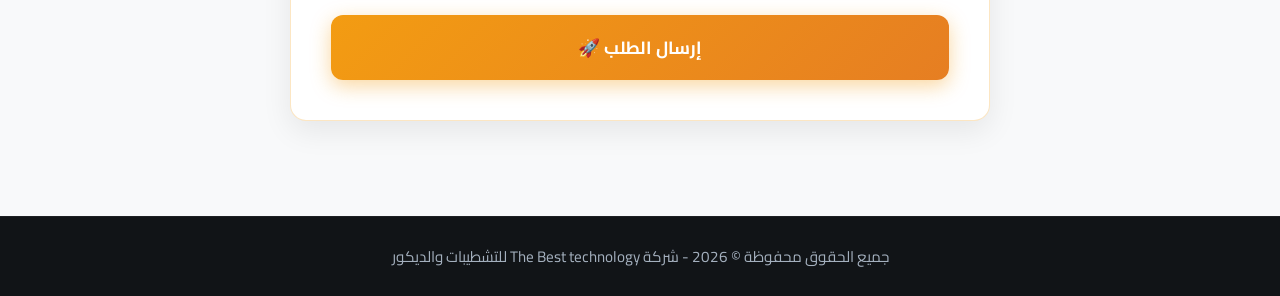
==== commit 62869093: "Update index.html" ====
--- a/index.html
+++ b/index.html
@@ -8,9 +8,9 @@
 </head>
 <body>
 
-    <header class="header" id="mainHeader">
+    <header class="header">
         <nav class="navbar">
-            <div class="nav-container">
+            <header class="header" id="mainHeader">
 
                 <a href="en.html" class="logo" style="display: flex; align-items: center; gap: 12px; text-decoration: none;">
                 <svg width="45" height="45" viewBox="0 0 100 100" fill="none" xmlns="http://www.w3.org/2000/svg" style="display: block;">
@@ -258,14 +258,7 @@
         });
     </script>
 
-    <script>
-             // تحديد كل فيديوهات المعرض وإبطاء سرعتها
-            const videos = document.querySelectorAll('.video-box video');
-            videos.forEach(video => {
-            video.playbackRate = 0.8;
-        });
-    </script>
-    <!-- كود JavaScript للتحكم في الهيدر عند السكرول -->
+   <!-- كود JavaScript لتفعيل تصغير الهيدر عند السكرول -->
     <script>
         window.addEventListener('scroll', function() {
             const header = document.getElementById('mainHeader');
@@ -276,6 +269,5 @@
             }
         });
     </script>
-
 </body>
 </html>
--- a/style.css
+++ b/style.css
@@ -597,7 +597,8 @@
     }
 }
 
-/* ===== سيطرة مطلقة على الشريط (Navbar & Header) ===== */
+
+/* إعدادات الهيدر الثابت الأساسية */
 .header {
     position: fixed !important;
     top: 0 !important;
@@ -605,14 +606,33 @@
     width: 100% !important;
     z-index: 9999 !important;
     background-color: #2c3e50 !important;
-}
-
-/* شاشات اللابتوب والكمبيوتر الافتراضية */
+    transition: all 0.3s ease-in-out;
+}
+
+/* تأثير السكرول (لما تزل لتحت والـ JS يضيف كلاس scrolled) */
+.header.scrolled {
+    padding: 8px 0 !important;
+    background-color: rgba(44, 62, 80, 0.95) !important;
+    backdrop-filter: blur(10px);
+    box-shadow: 0 4px 20px rgba(0, 0, 0, 0.2);
+}
+
+.header.scrolled .nav-links {
+    display: none !important;
+}
+
+.header.scrolled .nav-container {
+    display: flex !important;
+    justify-content: space-between !important;
+    align-items: center !important;
+}
+
+/* مسافة اللابتوب والكمبيوتر الافتراضية للـ Hero */
 .hero {
     padding-top: 140px !important;
 }
 
-/* التنسيق المخصص للموبايل والتحكم في المسافات والشريط */
+/* التنسيق المخصص للموبايل والشاشات الصغيرة */
 @media (max-width: 768px) {
     .nav-container {
         padding: 8px 12px !important;
@@ -624,19 +644,18 @@
     .hero {
         height: auto !important;
         min-height: 80vh !important;
-        padding-top: 180px !important; /* مسافة كافية تمنع تداخل الكلام مع الشريط الثابت */
+        padding-top: 140px !important; /* مسافة مظبوطة على الموبايل */
         padding-bottom: 50px !important;
         background-size: cover !important;
         background-position: center center !important;
     }
-}
-
-/* ===== حل مشكلة نزول ونط الكلمات على الموبايل ===== */
-@media (max-width: 768px) {
+
     .hero-content h1 {
-        white-space: normal !important; /* السماح للكلمات بالالتفاف الطبيعي عشان ما تطلعش بره الشاشة */
-        font-size: 1.8rem !important;     /* تصغير حجم الخط شوية عشان يتناسب مع عرض الموبايل */
-        line-height: 1.4 !important;      /* مسافة مريحة بين السطور */
+        white-space: normal !important;
+        font-size: 1.8rem !important;
+        line-height: 1.4 !important;
         word-break: normal;
     }
 }
+    }
+}
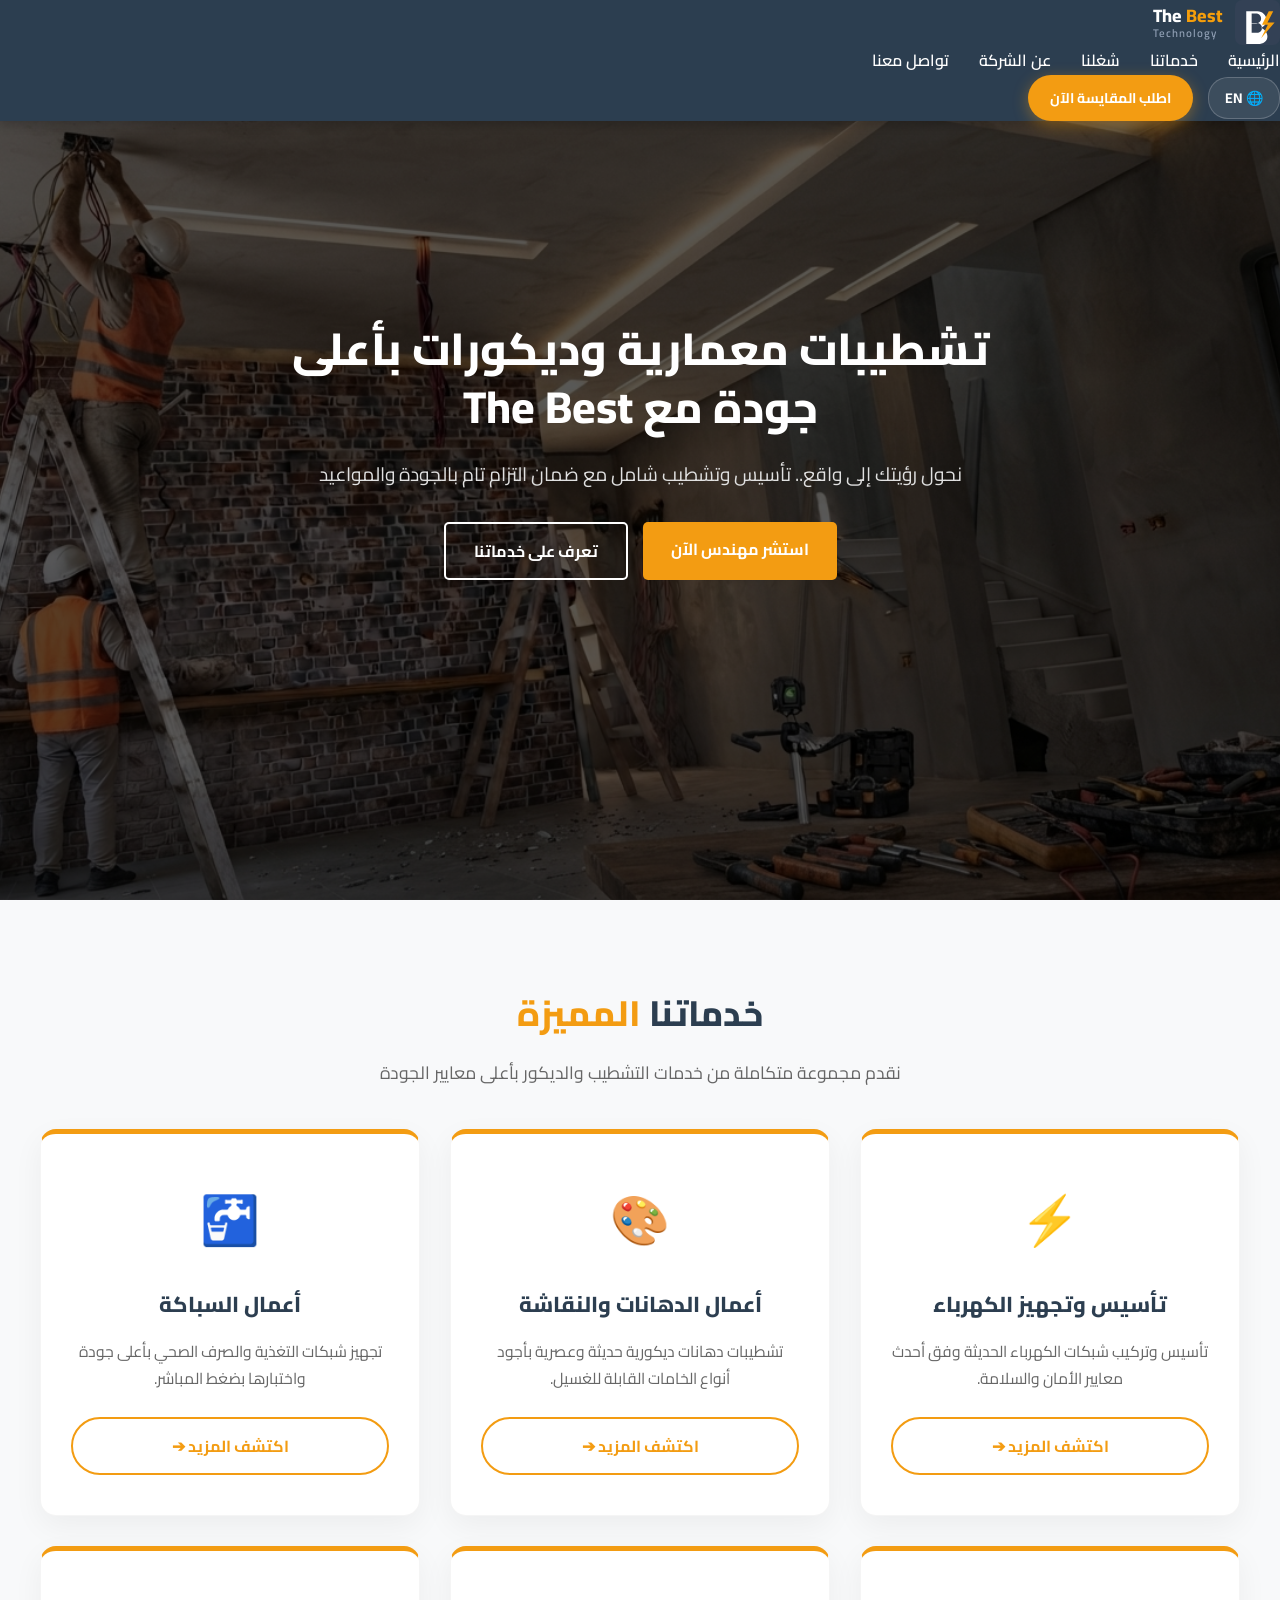
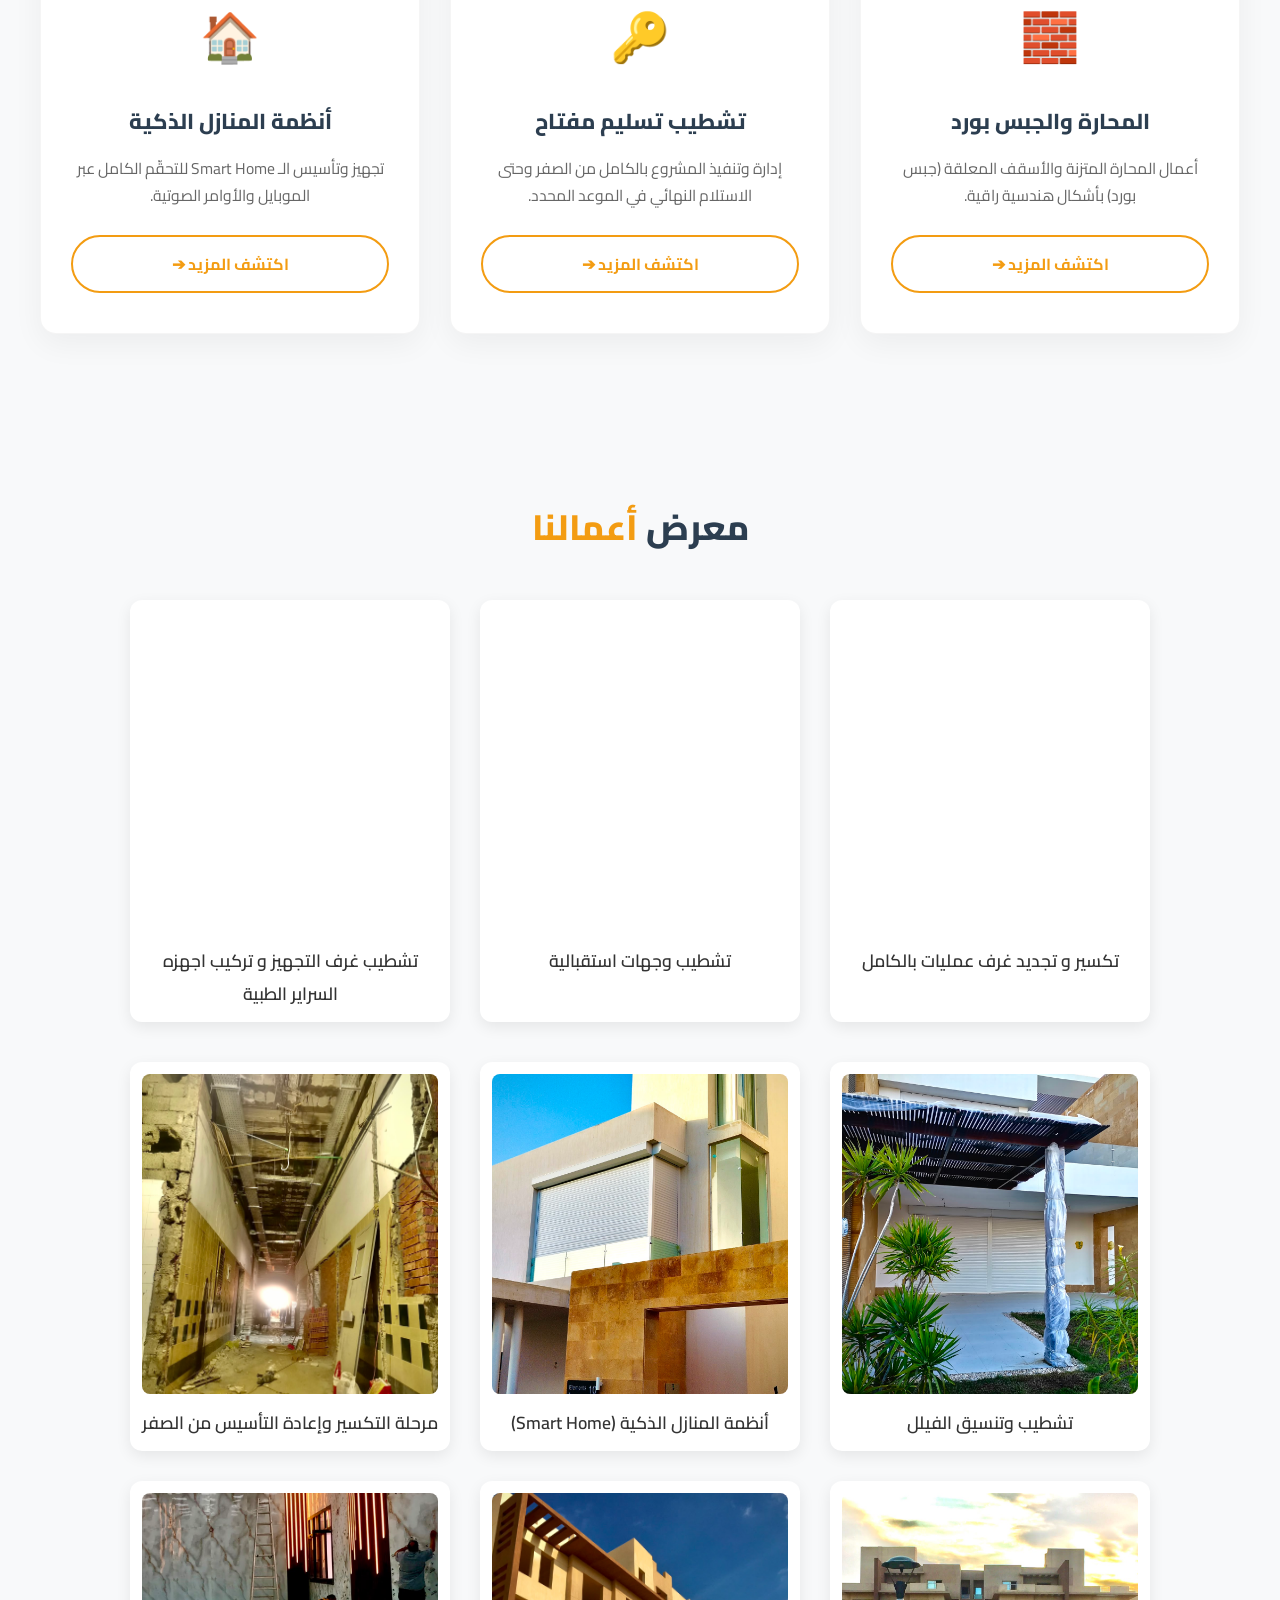
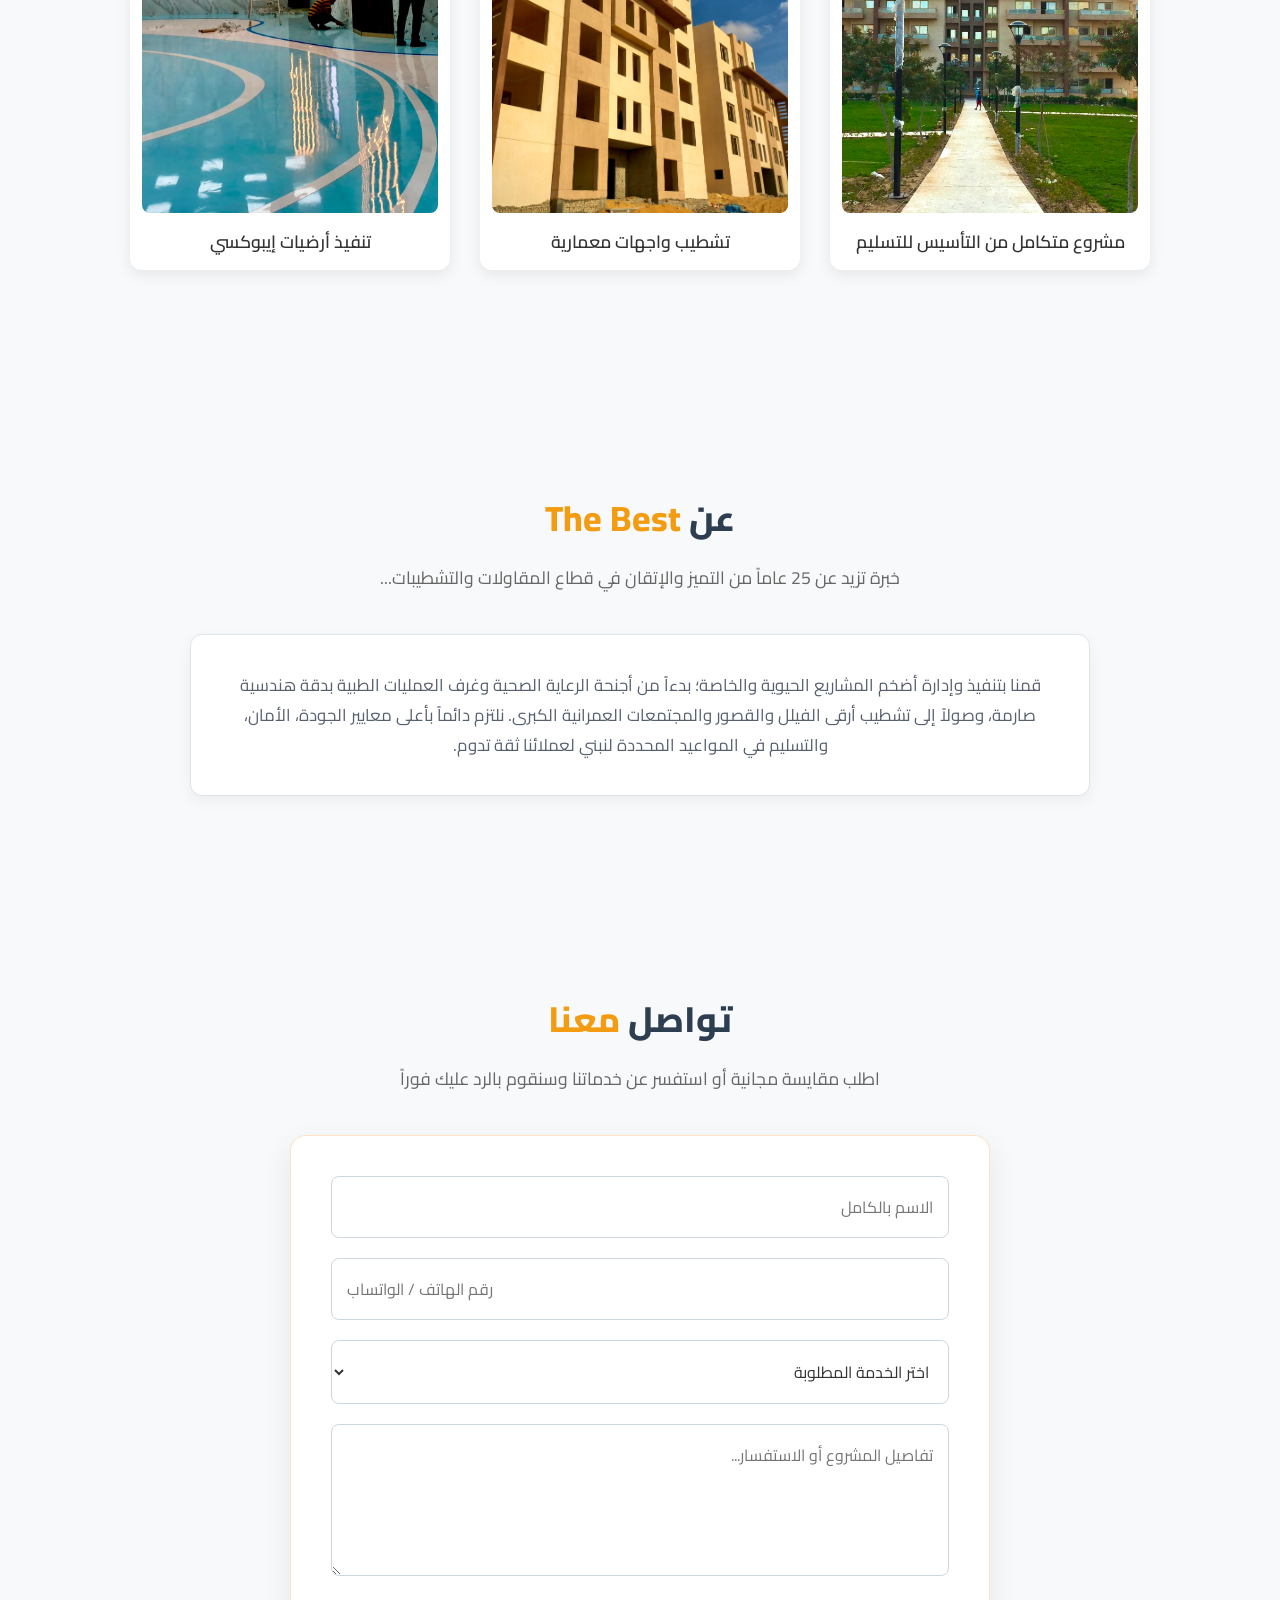
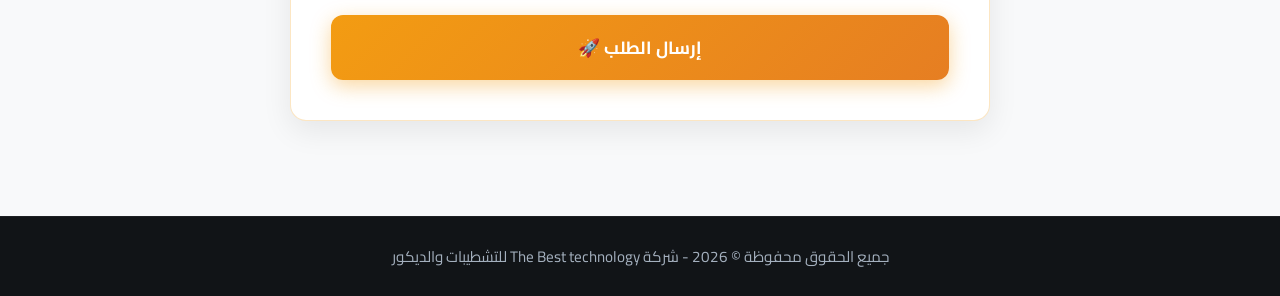
==== commit 9d4a6179: "Update index.html" ====
--- a/index.html
+++ b/index.html
@@ -10,7 +10,7 @@
 
     <header class="header">
         <nav class="navbar">
-            <header class="header" id="mainHeader">
+            <header class="header">
 
                 <a href="en.html" class="logo" style="display: flex; align-items: center; gap: 12px; text-decoration: none;">
                 <svg width="45" height="45" viewBox="0 0 100 100" fill="none" xmlns="http://www.w3.org/2000/svg" style="display: block;">
@@ -258,16 +258,5 @@
         });
     </script>
 
-   <!-- كود JavaScript لتفعيل تصغير الهيدر عند السكرول -->
-    <script>
-        window.addEventListener('scroll', function() {
-            const header = document.getElementById('mainHeader');
-            if (window.scrollY > 50) {
-                header.classList.add('scrolled');
-            } else {
-                header.classList.remove('scrolled');
-            }
-        });
-    </script>
 </body>
 </html>
--- a/style.css
+++ b/style.css
@@ -597,65 +597,53 @@
     }
 }
 
-
-/* إعدادات الهيدر الثابت الأساسية */
-.header {
-    position: fixed !important;
-    top: 0 !important;
-    left: 0 !important;
-    width: 100% !important;
-    z-index: 9999 !important;
-    background-color: #2c3e50 !important;
-    transition: all 0.3s ease-in-out;
-}
-
-/* تأثير السكرول (لما تزل لتحت والـ JS يضيف كلاس scrolled) */
-.header.scrolled {
-    padding: 8px 0 !important;
-    background-color: rgba(44, 62, 80, 0.95) !important;
-    backdrop-filter: blur(10px);
-    box-shadow: 0 4px 20px rgba(0, 0, 0, 0.2);
-}
-
-.header.scrolled .nav-links {
-    display: none !important;
-}
-
-.header.scrolled .nav-container {
-    display: flex !important;
-    justify-content: space-between !important;
-    align-items: center !important;
-}
-
-/* مسافة اللابتوب والكمبيوتر الافتراضية للـ Hero */
-.hero {
-    padding-top: 140px !important;
-}
-
-/* التنسيق المخصص للموبايل والشاشات الصغيرة */
+/* ==========================================
+   التنسيق النهائي المثالي للموبايل (سليم 100%)
+   ========================================== */
 @media (max-width: 768px) {
-    .nav-container {
+    /* 1. إخفاء الروابط تماماً */
+    .header .nav-links {
+        display: none !important;
+    }
+
+    /* 2. تحويل النافبار لعمودين (اللوجو يمين، والأزرار شمالهم أو تحتهم بشكل منظم) */
+    .header .nav-container {
+        display: flex !important;
+        flex-direction: column !important;
+        align-items: flex-end !important;
         padding: 8px 12px !important;
+        width: 100% !important;
+        gap: 6px !important;
+    }
+
+    /* 3. جعل اللوجو في أعلى اليمين بمفرده */
+    .header .nav-container > a.logo,
+    .header .logo {
+        align-self: flex-end !important;
+    }
+
+    /* 4. ترتيب أزرار الإجراءات واللغة أفقياً تحت اللوجو مباشرة */
+    .header .nav-actions {
+        display: flex !important;
         flex-direction: row !important;
-        justify-content: space-between !important;
+        justify-content: flex-start !important;
         align-items: center !important;
-    }
-
+        gap: 6px !important;
+        width: 100% !important;
+    }
+
+    /* 5. ضبط حجم الأزرار لتملأ المساحة بشكل متناسق وشيك */
+    .header .nav-actions a,
+    .header .nav-actions .nav-cta, 
+    .header .nav-actions .btn-cta,
+    .header .nav-actions .lang-btn {
+        padding: 6px 12px !important;
+        font-size: 0.8rem !important;
+        white-space: nowrap !important;
+    }
+
+    /* 6. زيادة مسافة الهيرو علوياً قليلاً لتناسب الهيدر ذو السطرين */
     .hero {
-        height: auto !important;
-        min-height: 80vh !important;
-        padding-top: 140px !important; /* مسافة مظبوطة على الموبايل */
-        padding-bottom: 50px !important;
-        background-size: cover !important;
-        background-position: center center !important;
-    }
-
-    .hero-content h1 {
-        white-space: normal !important;
-        font-size: 1.8rem !important;
-        line-height: 1.4 !important;
-        word-break: normal;
-    }
-}
-    }
-}
+        padding-top: 150px !important;
+    }
+}
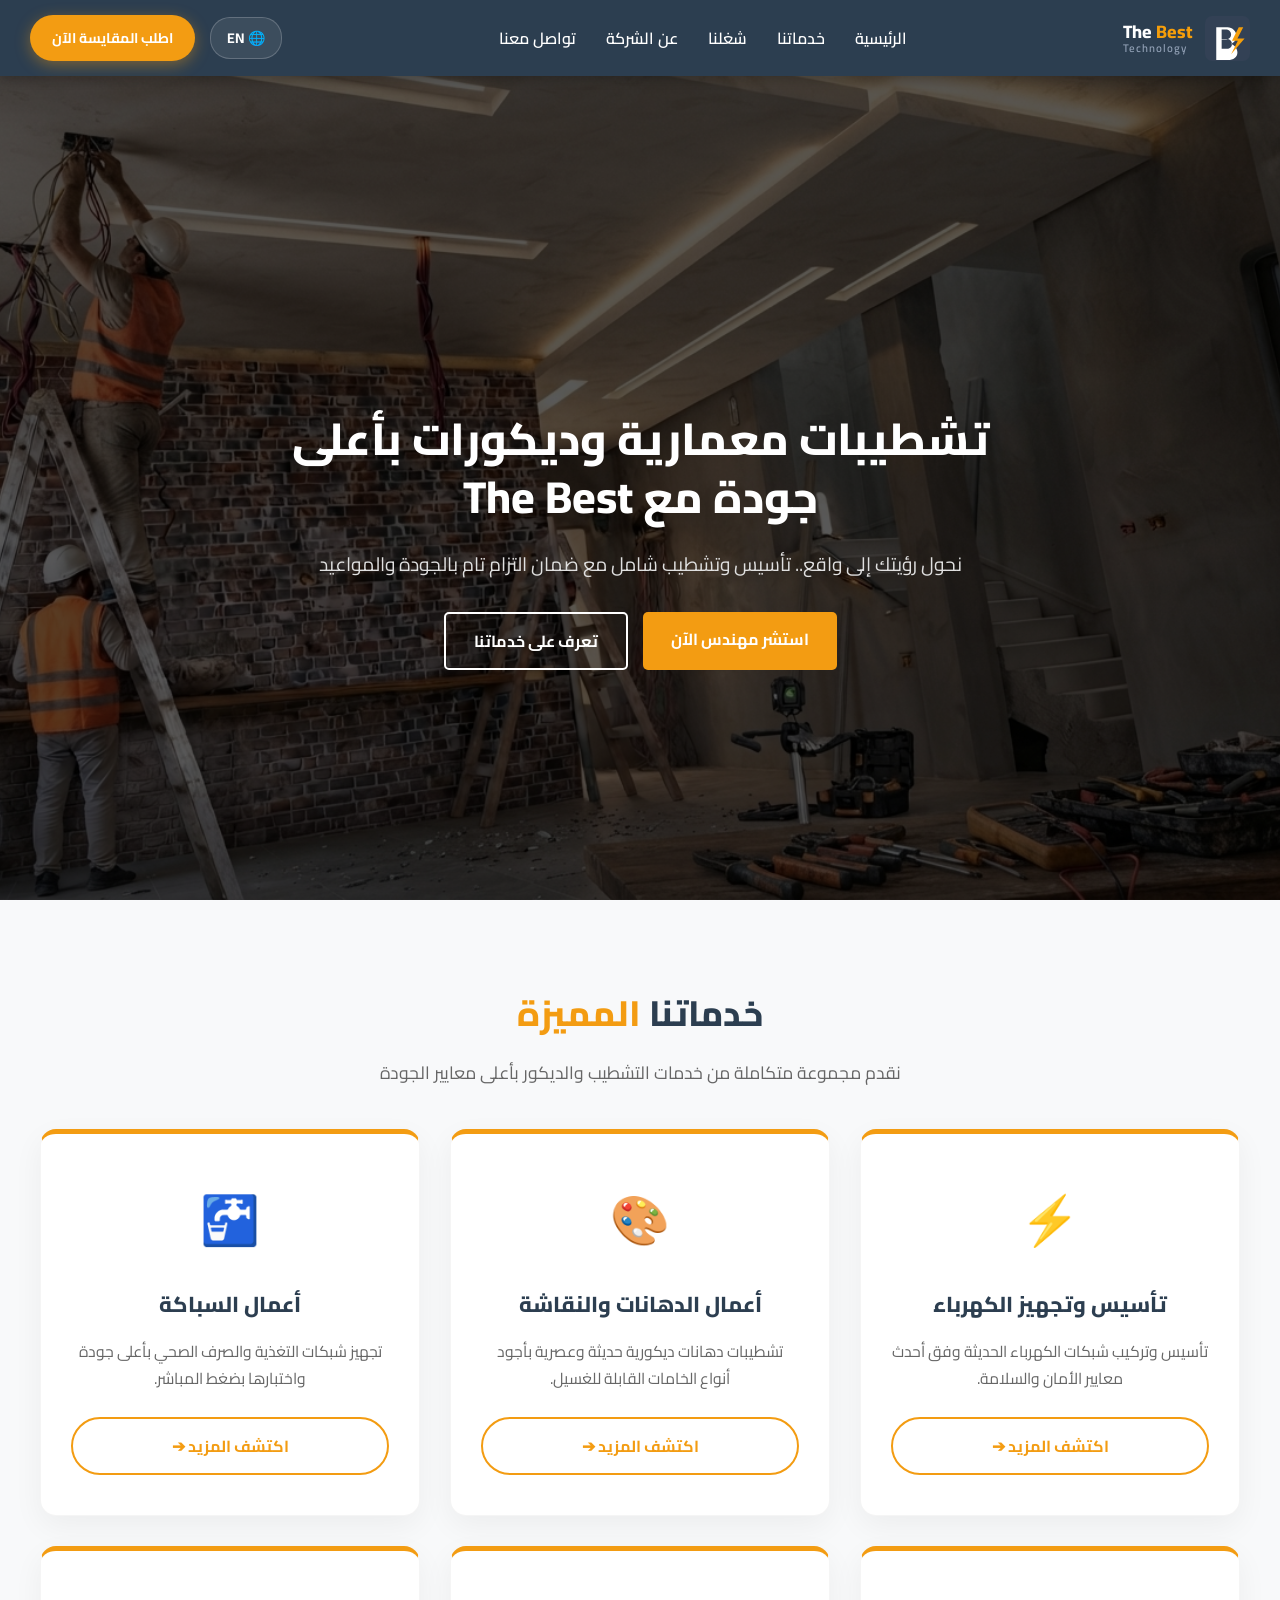
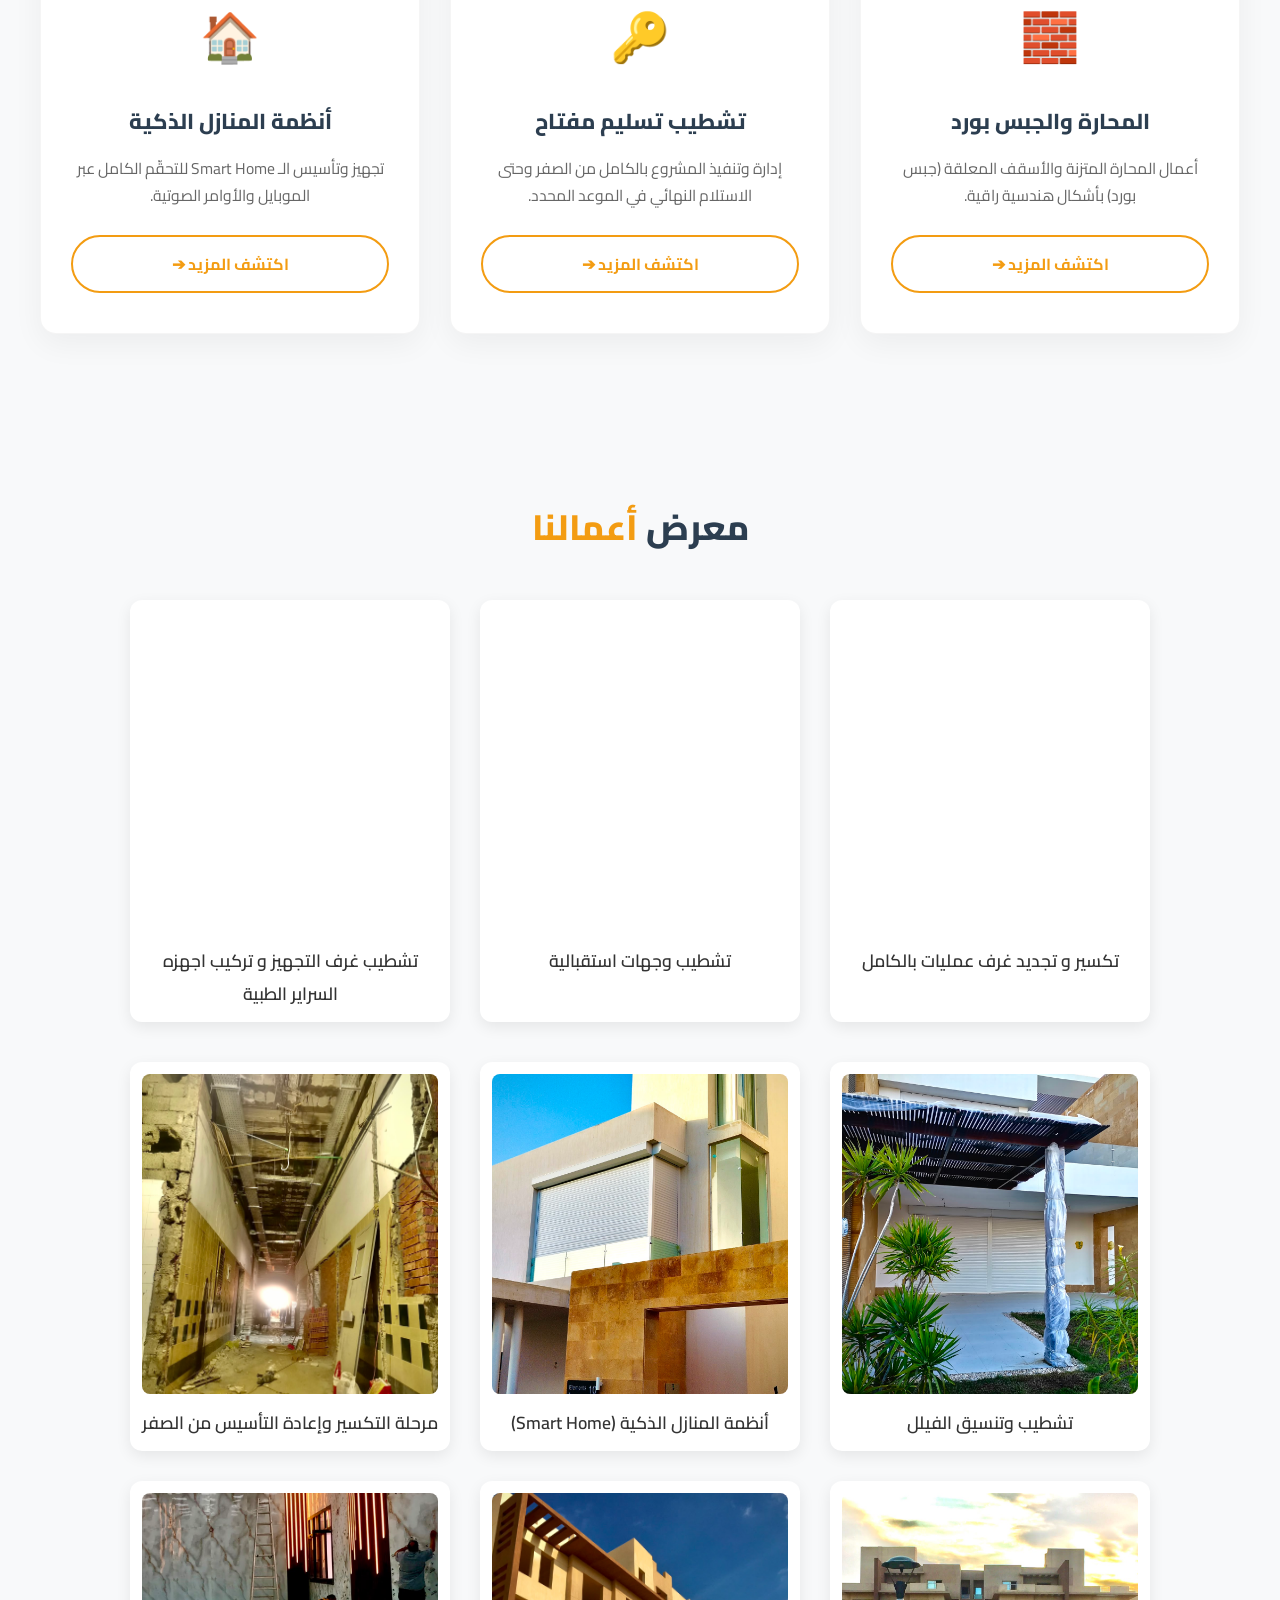
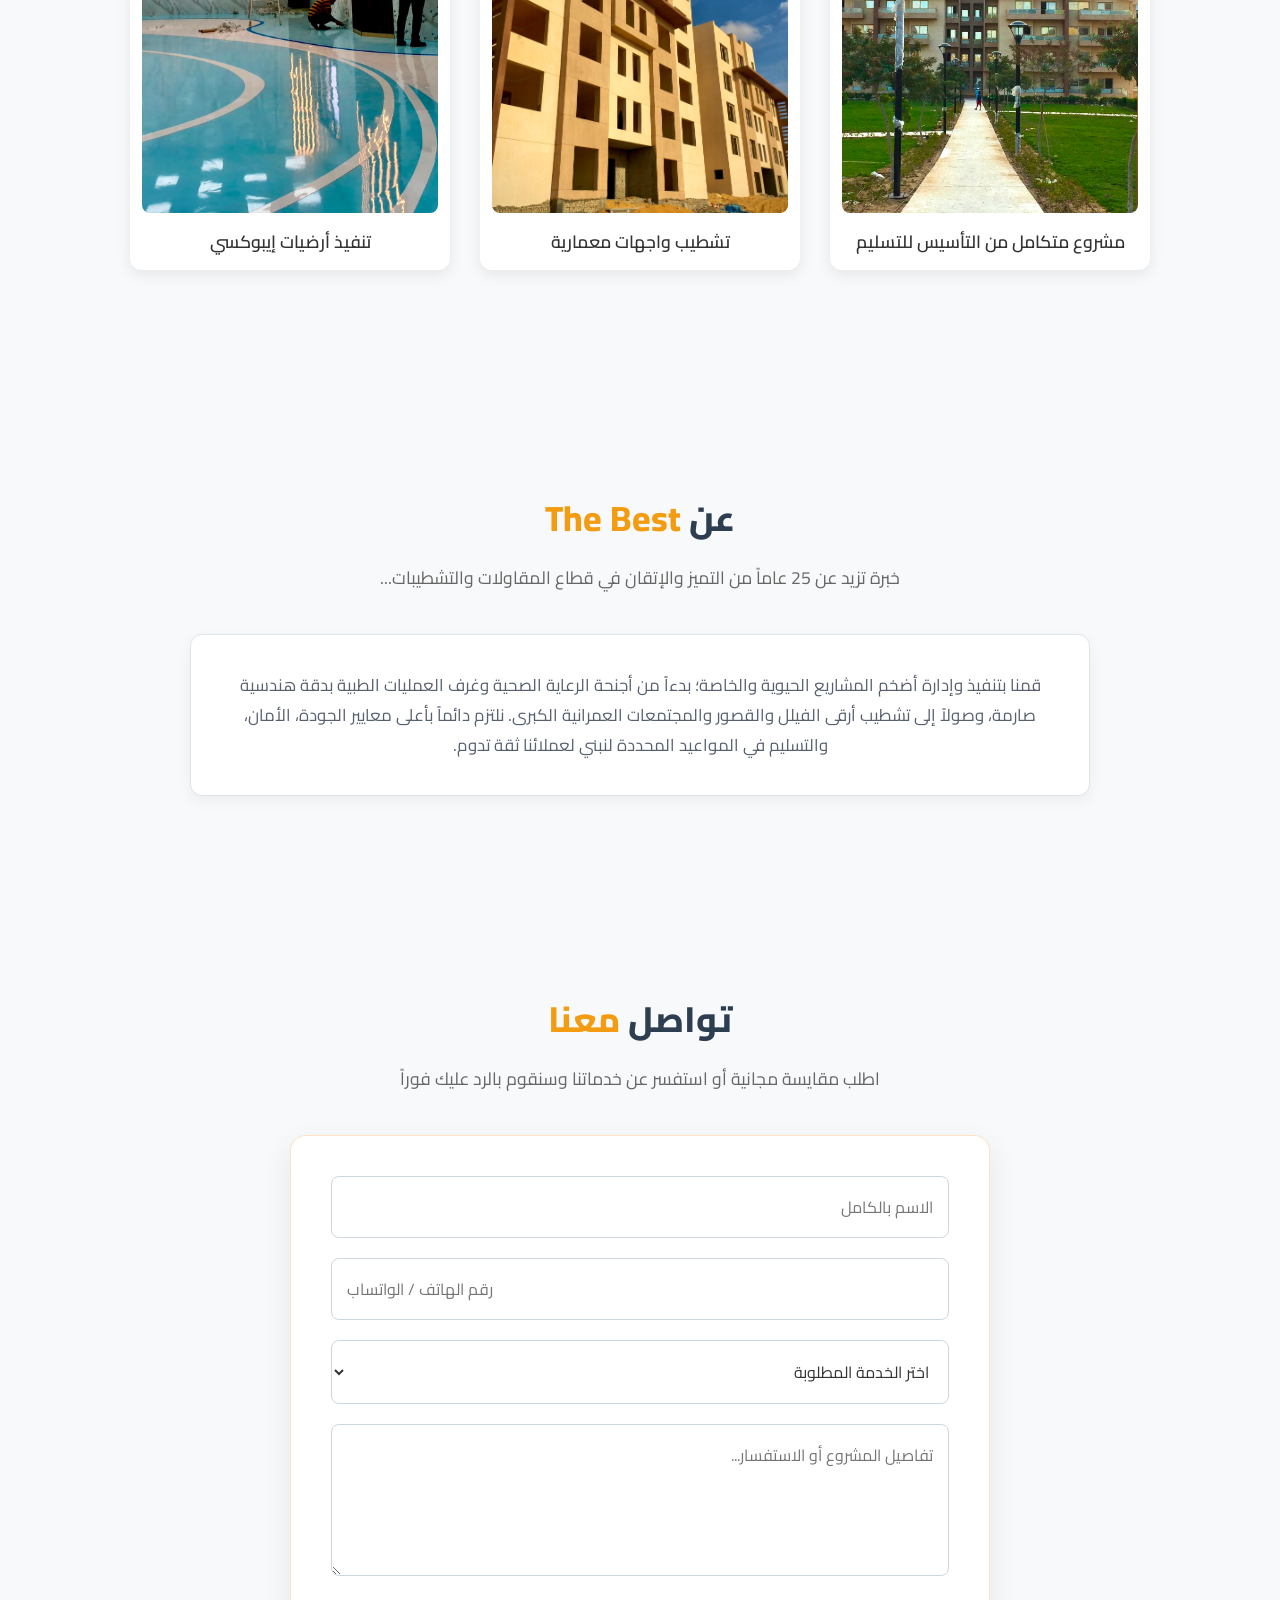
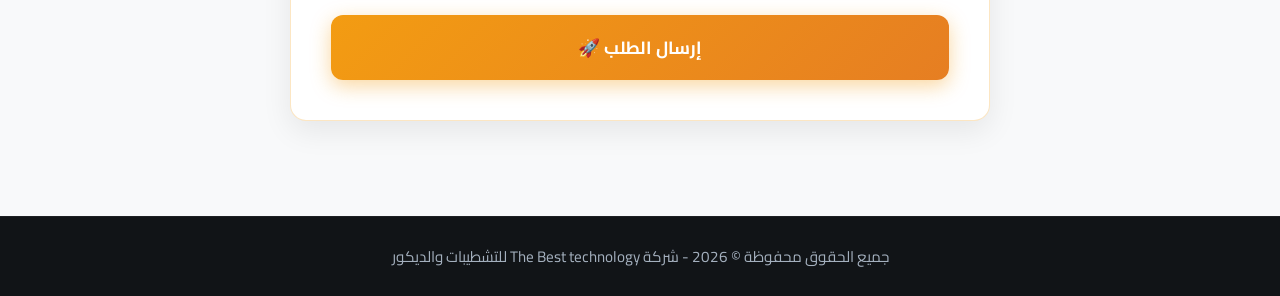
==== commit 271c853e: "Update index.html" ====
--- a/index.html
+++ b/index.html
@@ -8,9 +8,9 @@
 </head>
 <body>
 
-    <header class="header">
+    <header class="header" id="mainHeader">
         <nav class="navbar">
-            <header class="header">
+            <div class="nav-container">
 
                 <a href="en.html" class="logo" style="display: flex; align-items: center; gap: 12px; text-decoration: none;">
                 <svg width="45" height="45" viewBox="0 0 100 100" fill="none" xmlns="http://www.w3.org/2000/svg" style="display: block;">
@@ -258,5 +258,13 @@
         });
     </script>
 
+    <script>
+             // تحديد كل فيديوهات المعرض وإبطاء سرعتها
+            const videos = document.querySelectorAll('.video-box video');
+            videos.forEach(video => {
+            video.playbackRate = 0.8;
+        });
+    </script>
+
 </body>
 </html>
--- a/style.css
+++ b/style.css
@@ -481,6 +481,7 @@
     transform: translateY(-4px);
     box-shadow: 0 10px 25px rgba(243, 156, 18, 0.6);
 }
+
 /* ===== الفوتر ===== */
 .footer {
     background-color: #111417;
@@ -523,7 +524,7 @@
    تعديلات التجاوب الكاملة للشاشات الصغيرة 
    ========================================== */
 @media (max-width: 768px) {
-    /* تصحيح حجم الحاوية العامة عشان تملى شاشة الموبايل بمسافات أمان مظبوطة */
+    /* تصحيع حجم الحاوية العامة عشان تملى شاشة الموبايل بمسافات أمان مظبوطة */
     .container {
         max-width: 100% !important;
         padding: 0 15px !important;
@@ -580,14 +581,14 @@
 
     .video-box, 
     .photo-item {
-        width: 100% !important;
+        width: 100% !important; /* بتخلي كروت الصور والفيديوهات تاخد عرض الشاشة بالكامل بشكل سلس */
         max-width: 350px;
         margin: 0 auto;
     }
 
     .video-box video, 
     .photo-item img {
-        height: 250px;
+        height: 250px; /* تصغير الارتفاع شوية عشان يناسب شاشة الموبايل القصيرة */
     }
 
     /* نموذج التواصل */
@@ -597,53 +598,9 @@
     }
 }
 
-/* ==========================================
-   التنسيق النهائي المثالي للموبايل (سليم 100%)
-   ========================================== */
-@media (max-width: 768px) {
-    /* 1. إخفاء الروابط تماماً */
-    .header .nav-links {
-        display: none !important;
-    }
-
-    /* 2. تحويل النافبار لعمودين (اللوجو يمين، والأزرار شمالهم أو تحتهم بشكل منظم) */
-    .header .nav-container {
-        display: flex !important;
-        flex-direction: column !important;
-        align-items: flex-end !important;
-        padding: 8px 12px !important;
-        width: 100% !important;
-        gap: 6px !important;
-    }
-
-    /* 3. جعل اللوجو في أعلى اليمين بمفرده */
-    .header .nav-container > a.logo,
-    .header .logo {
-        align-self: flex-end !important;
-    }
-
-    /* 4. ترتيب أزرار الإجراءات واللغة أفقياً تحت اللوجو مباشرة */
-    .header .nav-actions {
-        display: flex !important;
-        flex-direction: row !important;
-        justify-content: flex-start !important;
-        align-items: center !important;
-        gap: 6px !important;
-        width: 100% !important;
-    }
-
-    /* 5. ضبط حجم الأزرار لتملأ المساحة بشكل متناسق وشيك */
-    .header .nav-actions a,
-    .header .nav-actions .nav-cta, 
-    .header .nav-actions .btn-cta,
-    .header .nav-actions .lang-btn {
-        padding: 6px 12px !important;
-        font-size: 0.8rem !important;
-        white-space: nowrap !important;
-    }
-
-    /* 6. زيادة مسافة الهيرو علوياً قليلاً لتناسب الهيدر ذو السطرين */
-    .hero {
-        padding-top: 150px !important;
-    }
-}
+/* حل مشكلة تداخل الـ Navbar الثابت مع محتوى الصفحة */
+.hero {
+    padding-top: 180px !important; /* بتزق محتوى الـ Hero لتحت عشان ما يتغطاش بالـ Navbar */
+    height: auto !important;       /* عشان الـ height الـ 100vh ما يعوجش المحتوى لو زاد */
+    min-height: 100vh;
+}
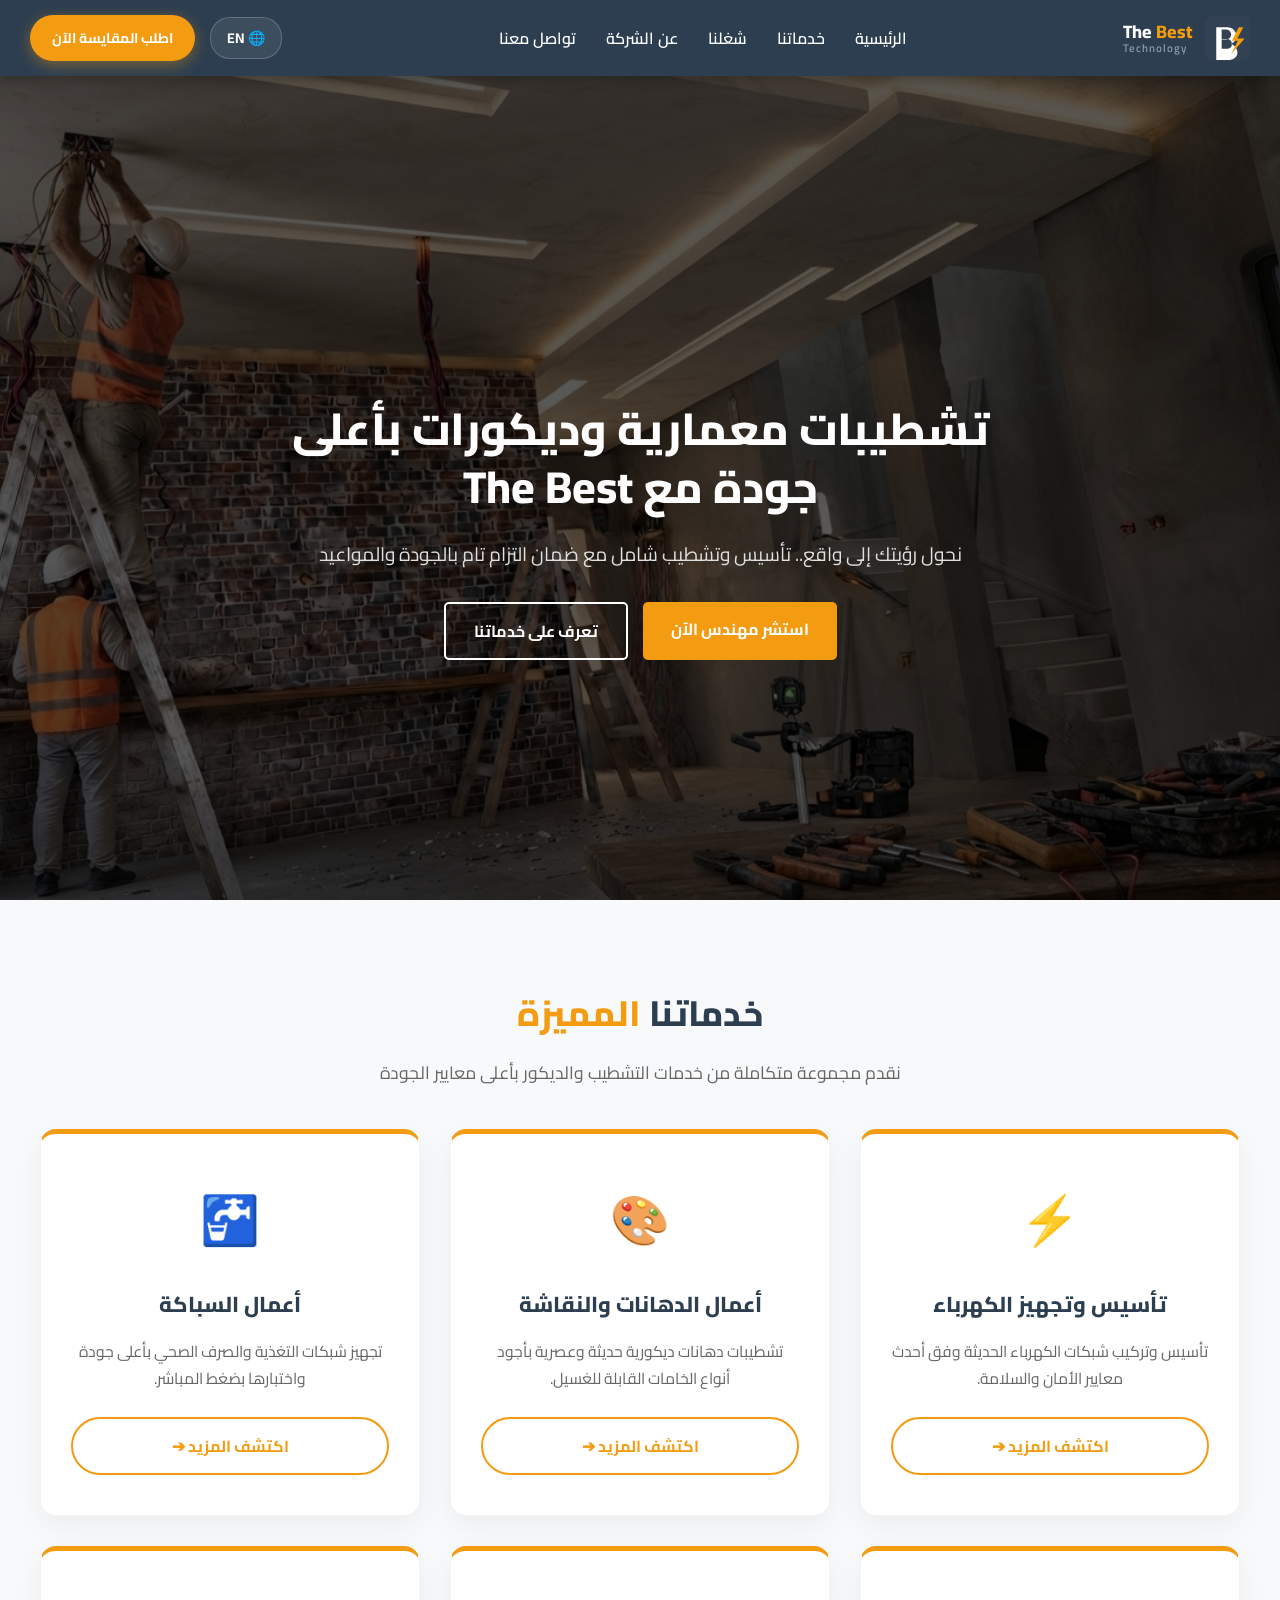
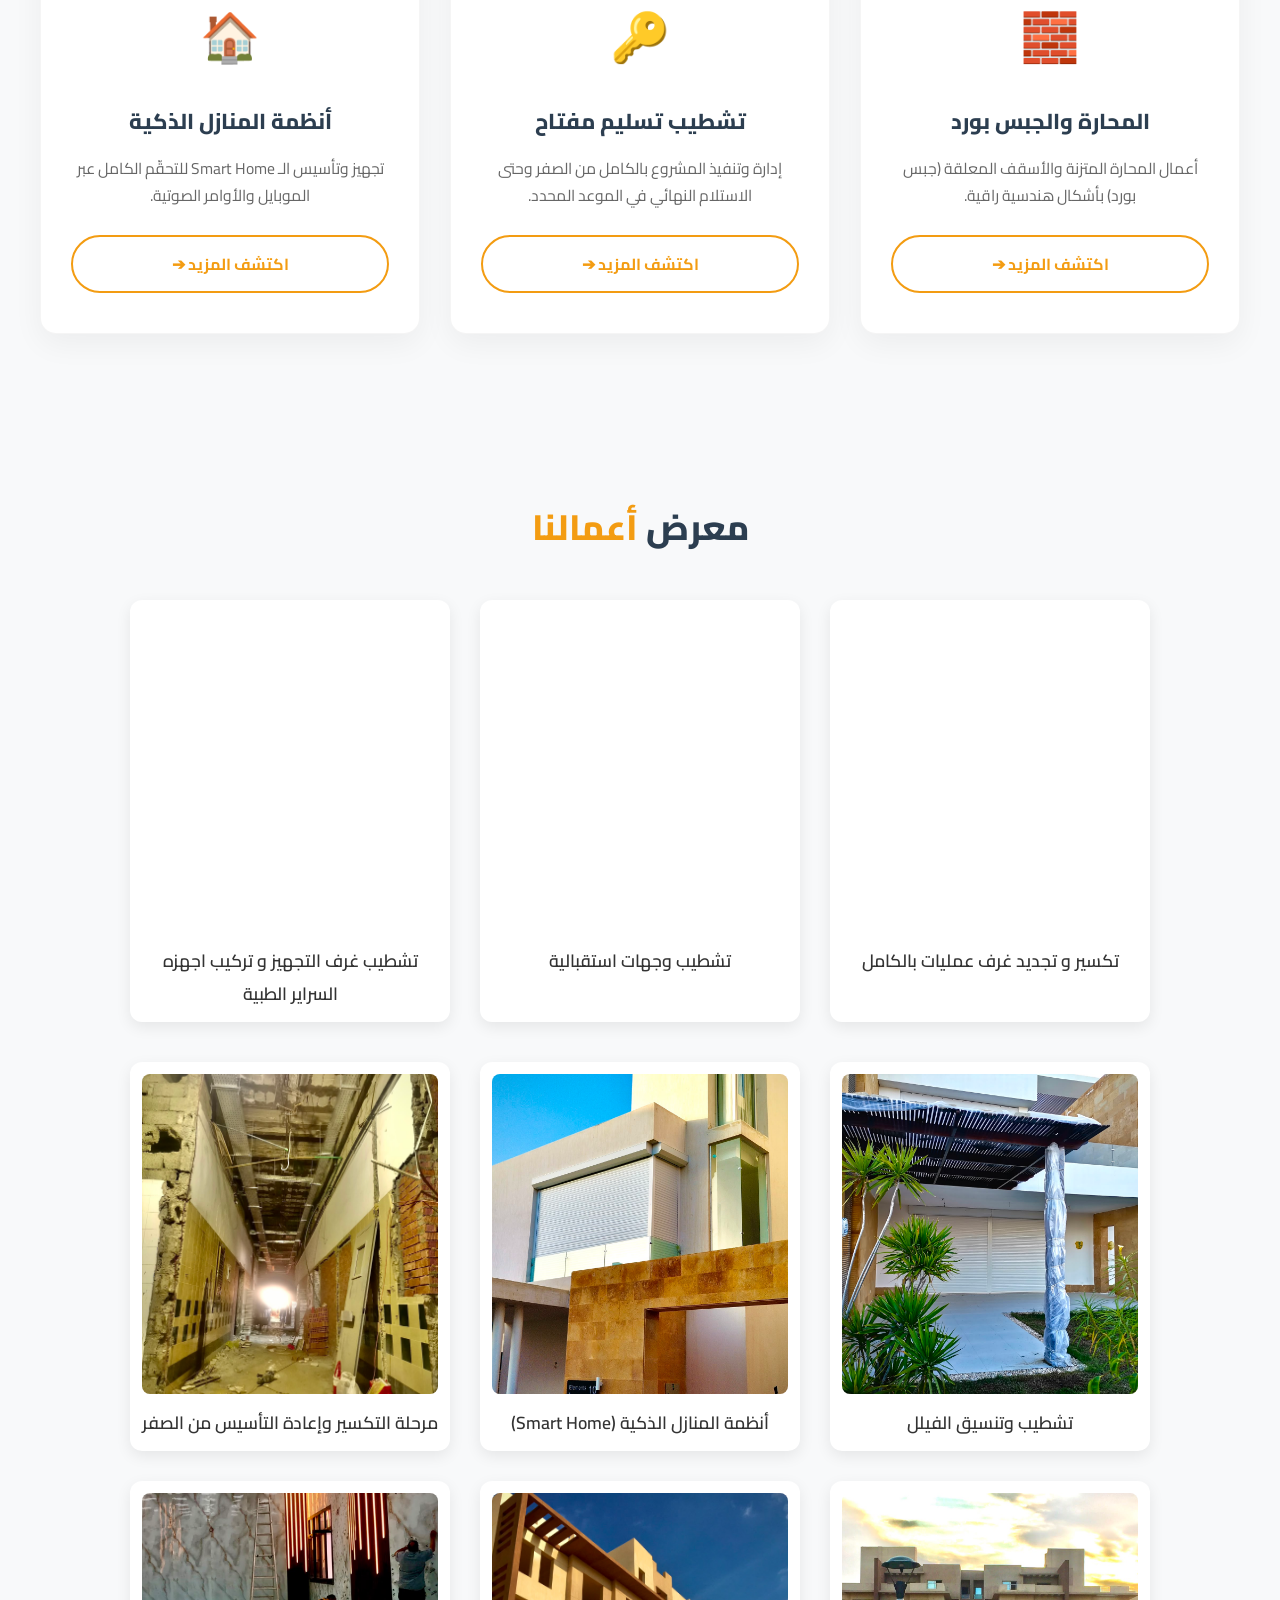
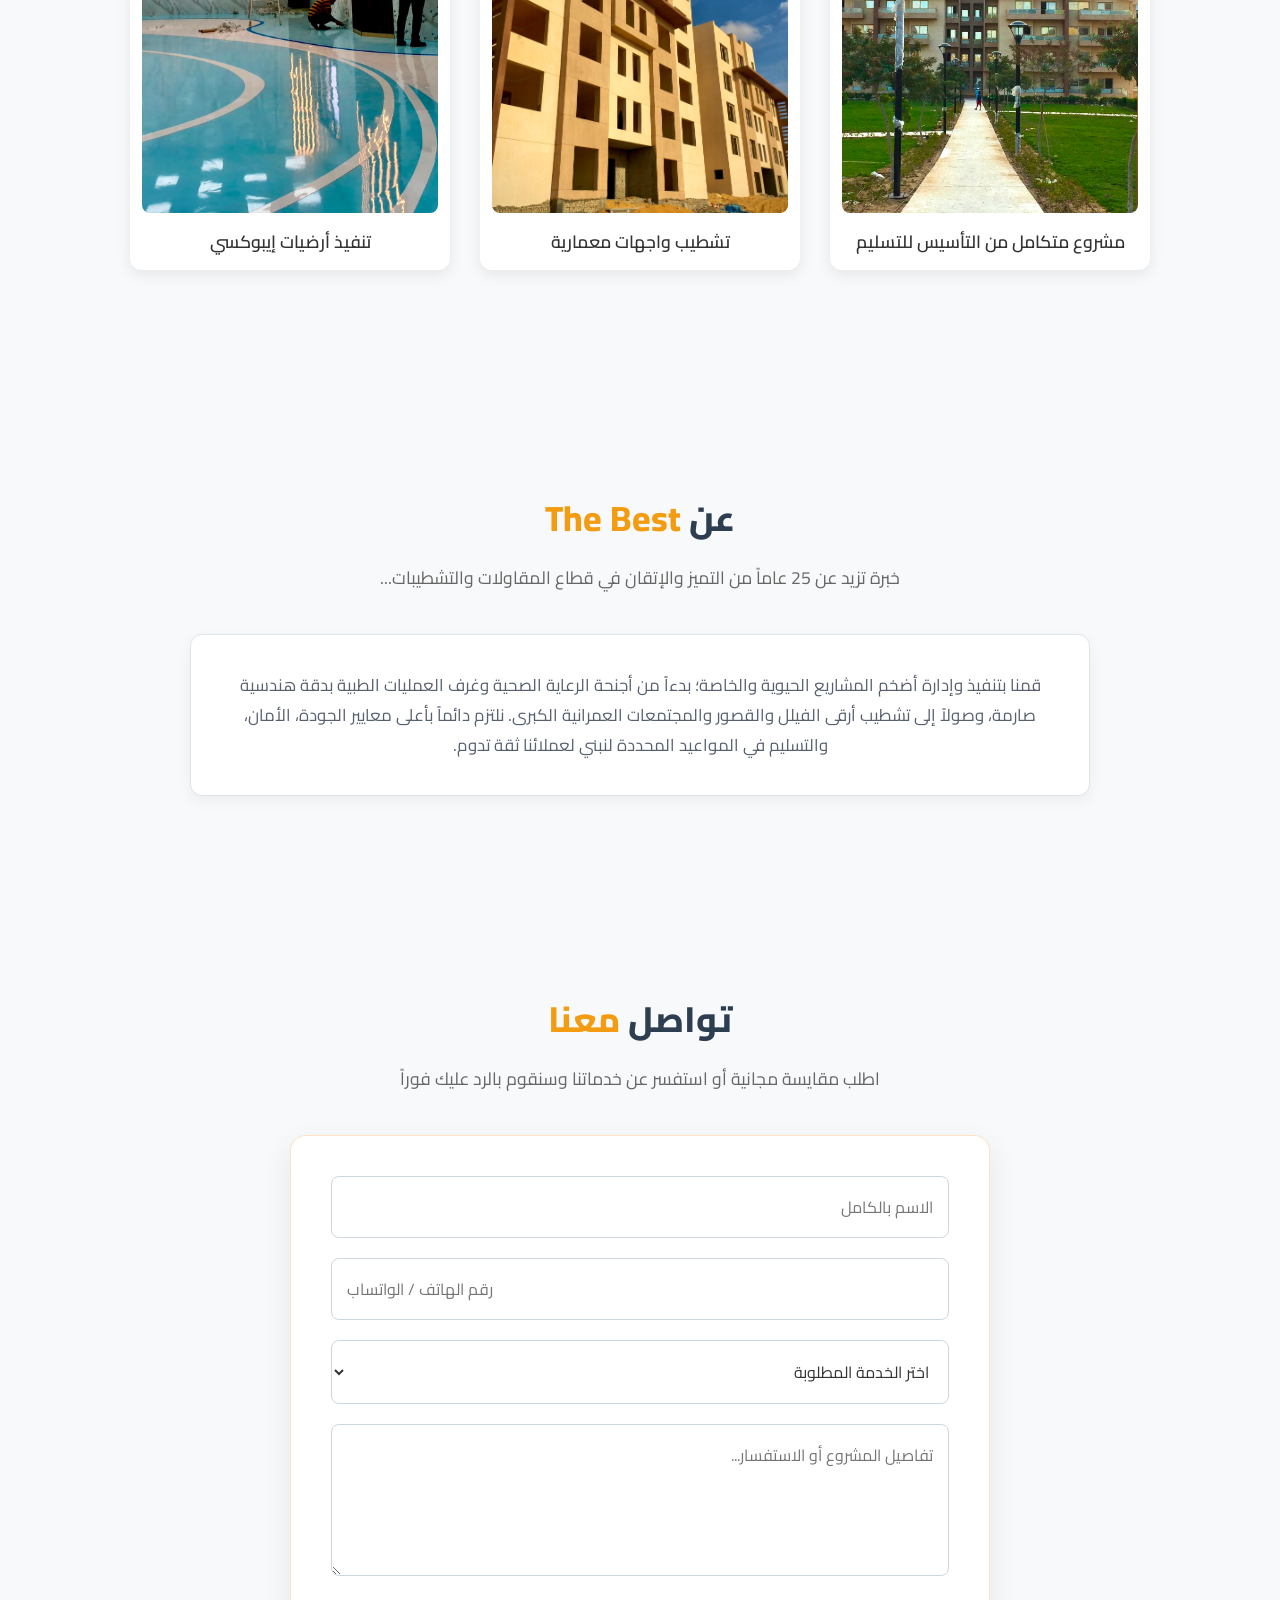
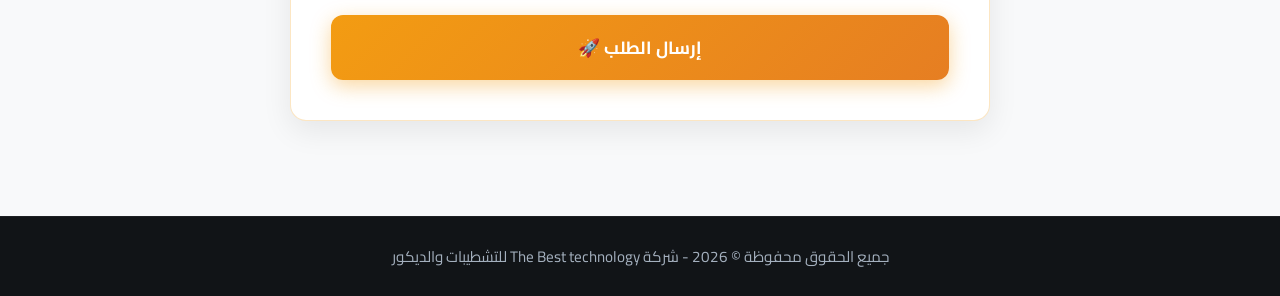
==== commit b3ae7d63: "Update index.html" ====
--- a/index.html
+++ b/index.html
@@ -5,6 +5,9 @@
     <meta name="viewport" content="width=device-width, initial-scale=1.0">
     <title>The Best</title>
     <link rel="stylesheet" href="style.css">
+    <meta property="og:image" content="https://274-wq.github.io/logo.png" />
+    <meta property="og:title" content="The Best Technology | تشطيبات معمارية وديكورات" />
+    <meta property="og:description" content="نحول رؤيتك إلى واقع.. تأسيس وتشطيب شامل مع ضمان التزام تام بالجودة والمواعيد." />
 </head>
 <body>
 
--- a/style.css
+++ b/style.css
@@ -598,9 +598,125 @@
     }
 }
 
-/* حل مشكلة تداخل الـ Navbar الثابت مع محتوى الصفحة */
 .hero {
-    padding-top: 180px !important; /* بتزق محتوى الـ Hero لتحت عشان ما يتغطاش بالـ Navbar */
-    height: auto !important;       /* عشان الـ height الـ 100vh ما يعوجش المحتوى لو زاد */
-    min-height: 100vh;
-}
+    position: relative;
+    padding-top: 160px; /* زودنا المسافة من فوق عشان النافبار الثابت */
+    min-height: 85vh;
+    background: url('hero-bg.jpg') no-repeat center top / cover;
+    display: flex;
+    align-items: center;
+    justify-content: center;
+    text-align: center;
+    padding-left: 20px;
+    padding-right: 20px;
+}
+@media (max-width: 768px) {
+    /* تصحيح الحاوية */
+    .container {
+        width: 100% !important;
+        max-width: 100% !important;
+        padding: 0 15px !important;
+    }
+
+    /* ضبط النافبار عشان يكون مضغوط ومرتب ومنسق في شاشات الموبايل الصغيرة */
+    .header {
+        position: fixed;
+        top: 0;
+        left: 0;
+        width: 100%;
+    }
+
+    .nav-container {
+        padding: 8px 12px;
+        flex-direction: row; /* نخليهم جنب بعض عشان المساحة */
+        flex-wrap: wrap;
+        justify-content: space-between;
+        align-items: center;
+        gap: 8px;
+    }
+
+    .logo {
+        font-size: 18px;
+    }
+
+    .nav-links {
+        gap: 10px;
+        order: 3; /* ننزل اللينكات تحت في سطر صغير */
+        width: 100%;
+        justify-content: center;
+        padding-top: 5px;
+        border-top: 1px solid rgba(255, 255, 255, 0.1);
+    }
+
+    .nav-links li a {
+        font-size: 12px;
+    }
+
+    .nav-actions {
+        gap: 8px;
+        order: 2;
+    }
+
+    .nav-actions .nav-cta {
+        padding: 6px 14px;
+        font-size: 11px;
+    }
+
+    .lang-btn {
+        padding: 4px 10px;
+        font-size: 11px;
+    }
+
+    /* مساحة الـ Hero تتظبط بدقة عشان مفيش حاجة تغطي الكلام */
+    .hero {
+        padding-top: 150px !important; /* مساحة مناسبة جداً للنافبار المضغوط الجديد */
+        min-height: 75vh !important;
+        padding-left: 15px;
+        padding-right: 15px;
+    }
+
+    .hero-content h1 {
+        font-size: 1.6rem !important;
+        line-height: 1.3;
+    }
+
+    .hero-content p {
+        font-size: 0.9rem !important;
+        margin-bottom: 20px;
+    }
+
+    .hero-btns {
+        flex-direction: column;
+        width: 100%;
+        gap: 10px;
+    }
+
+    .hero-btns .btn {
+        width: 100%;
+        padding: 10px 20px;
+        font-size: 0.95rem;
+        text-align: center;
+    }
+
+    /* باقي الأقسام للموبايل */
+    .services-grid {
+        grid-template-columns: 1fr !important;
+        gap: 20px;
+    }
+
+    .video-box, 
+    .photo-item {
+        width: 100% !important;
+    }
+
+    .video-box video, 
+    .photo-item img {
+        height: 220px;
+    }
+
+    .contact-container,
+    .about-content {
+        padding: 20px 15px;
+        margin: 0 10px;
+    }
+}
